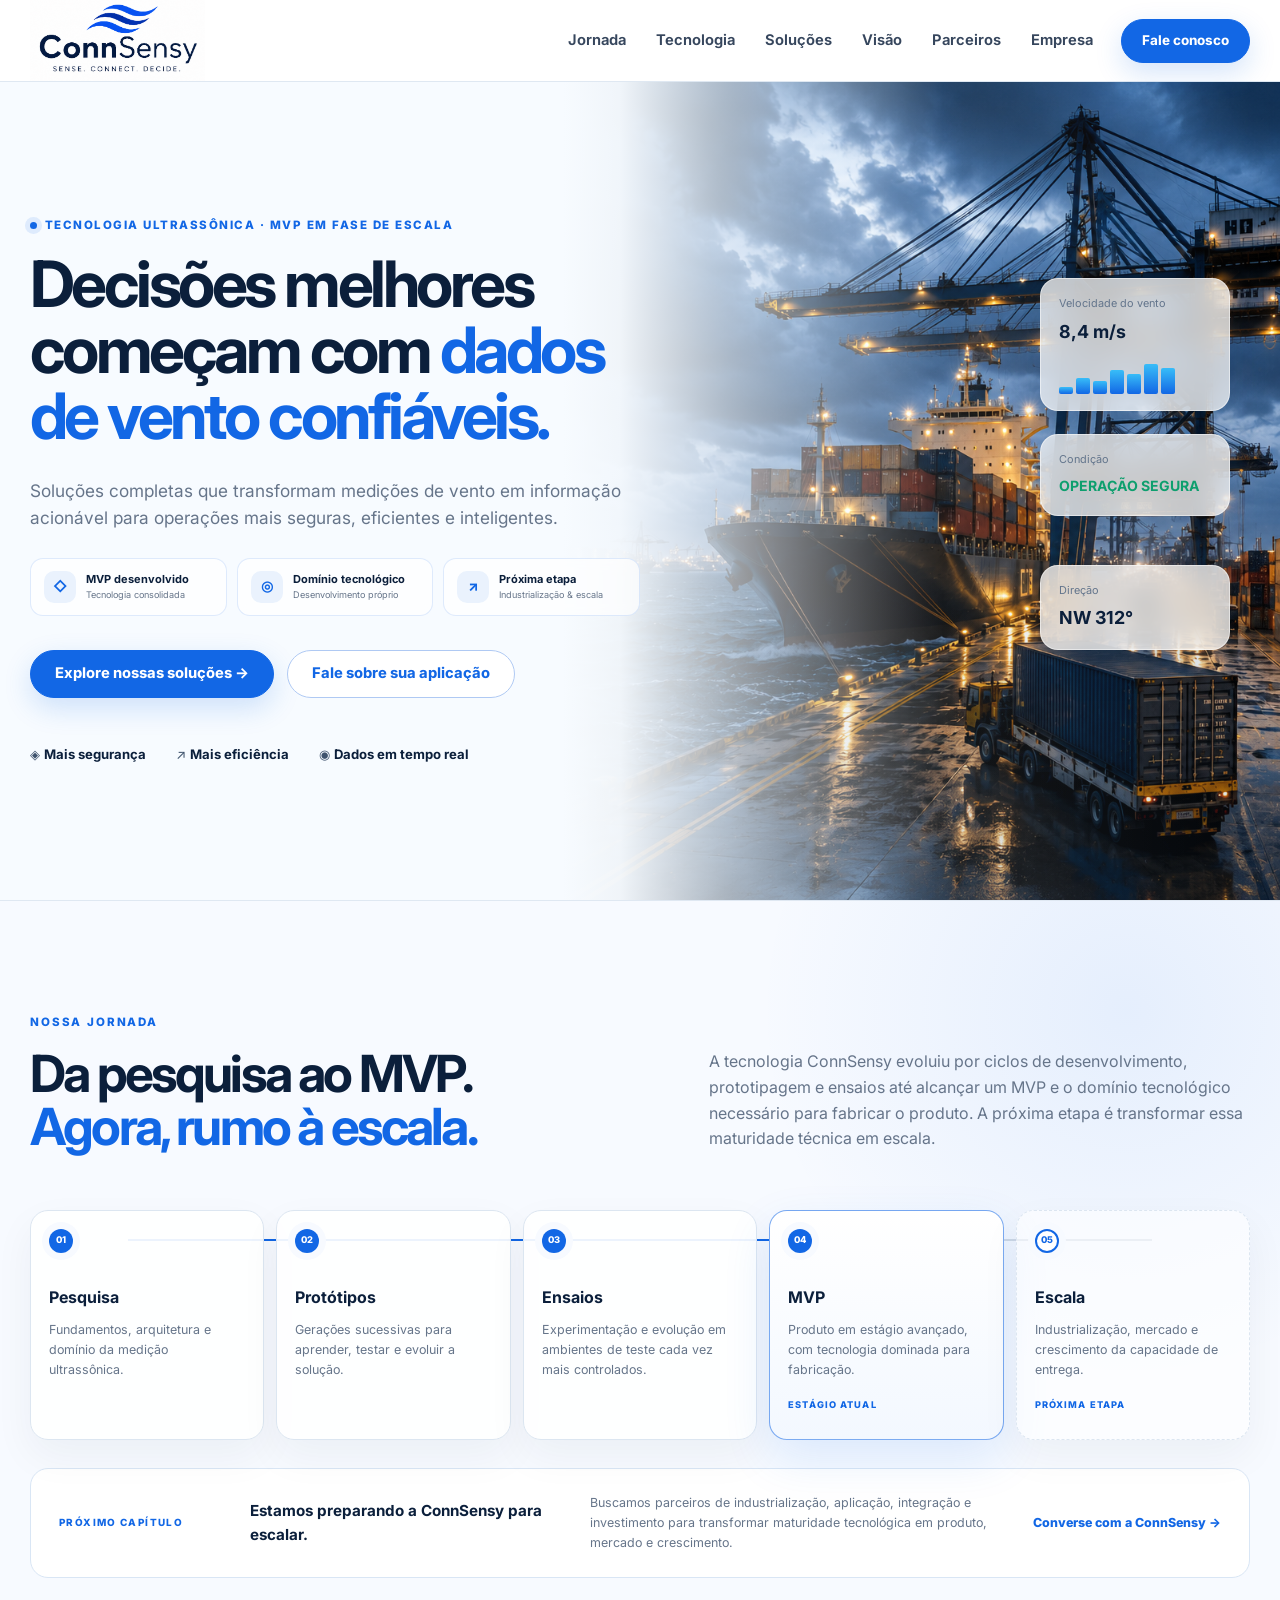
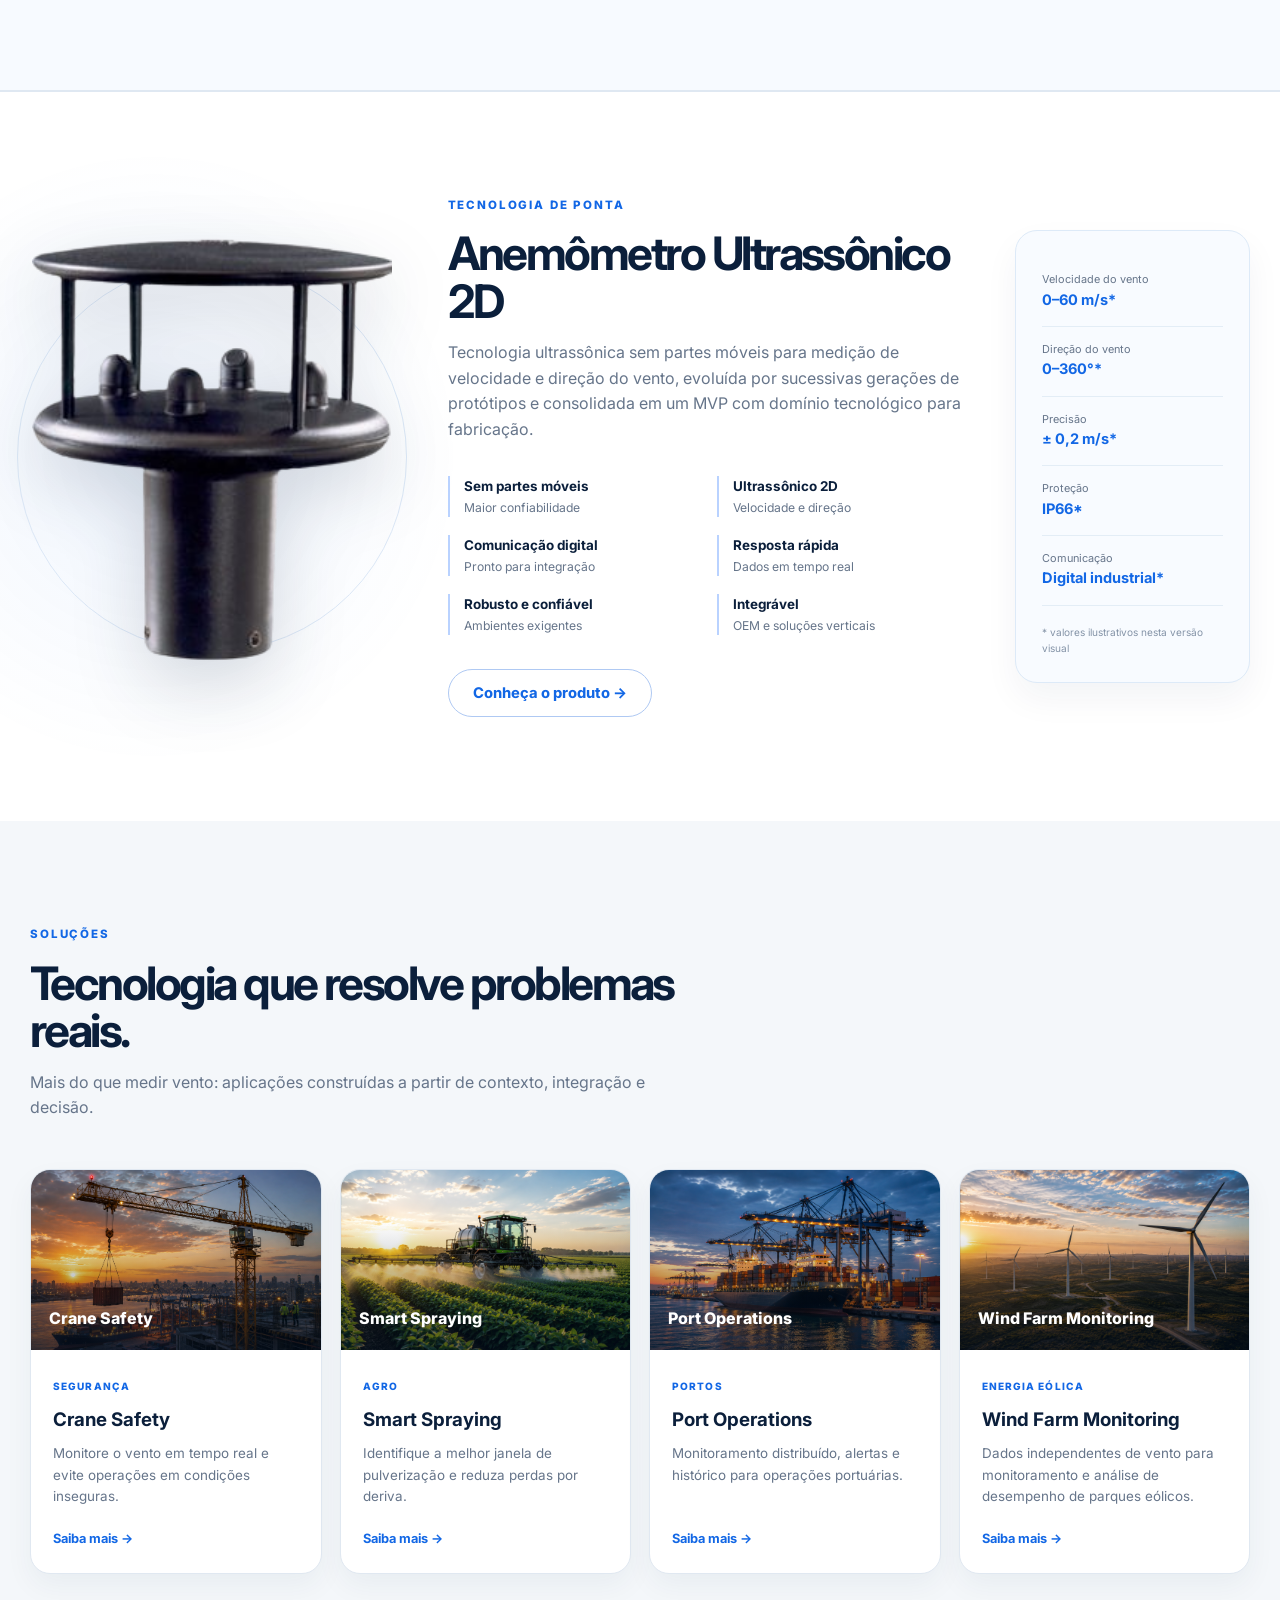
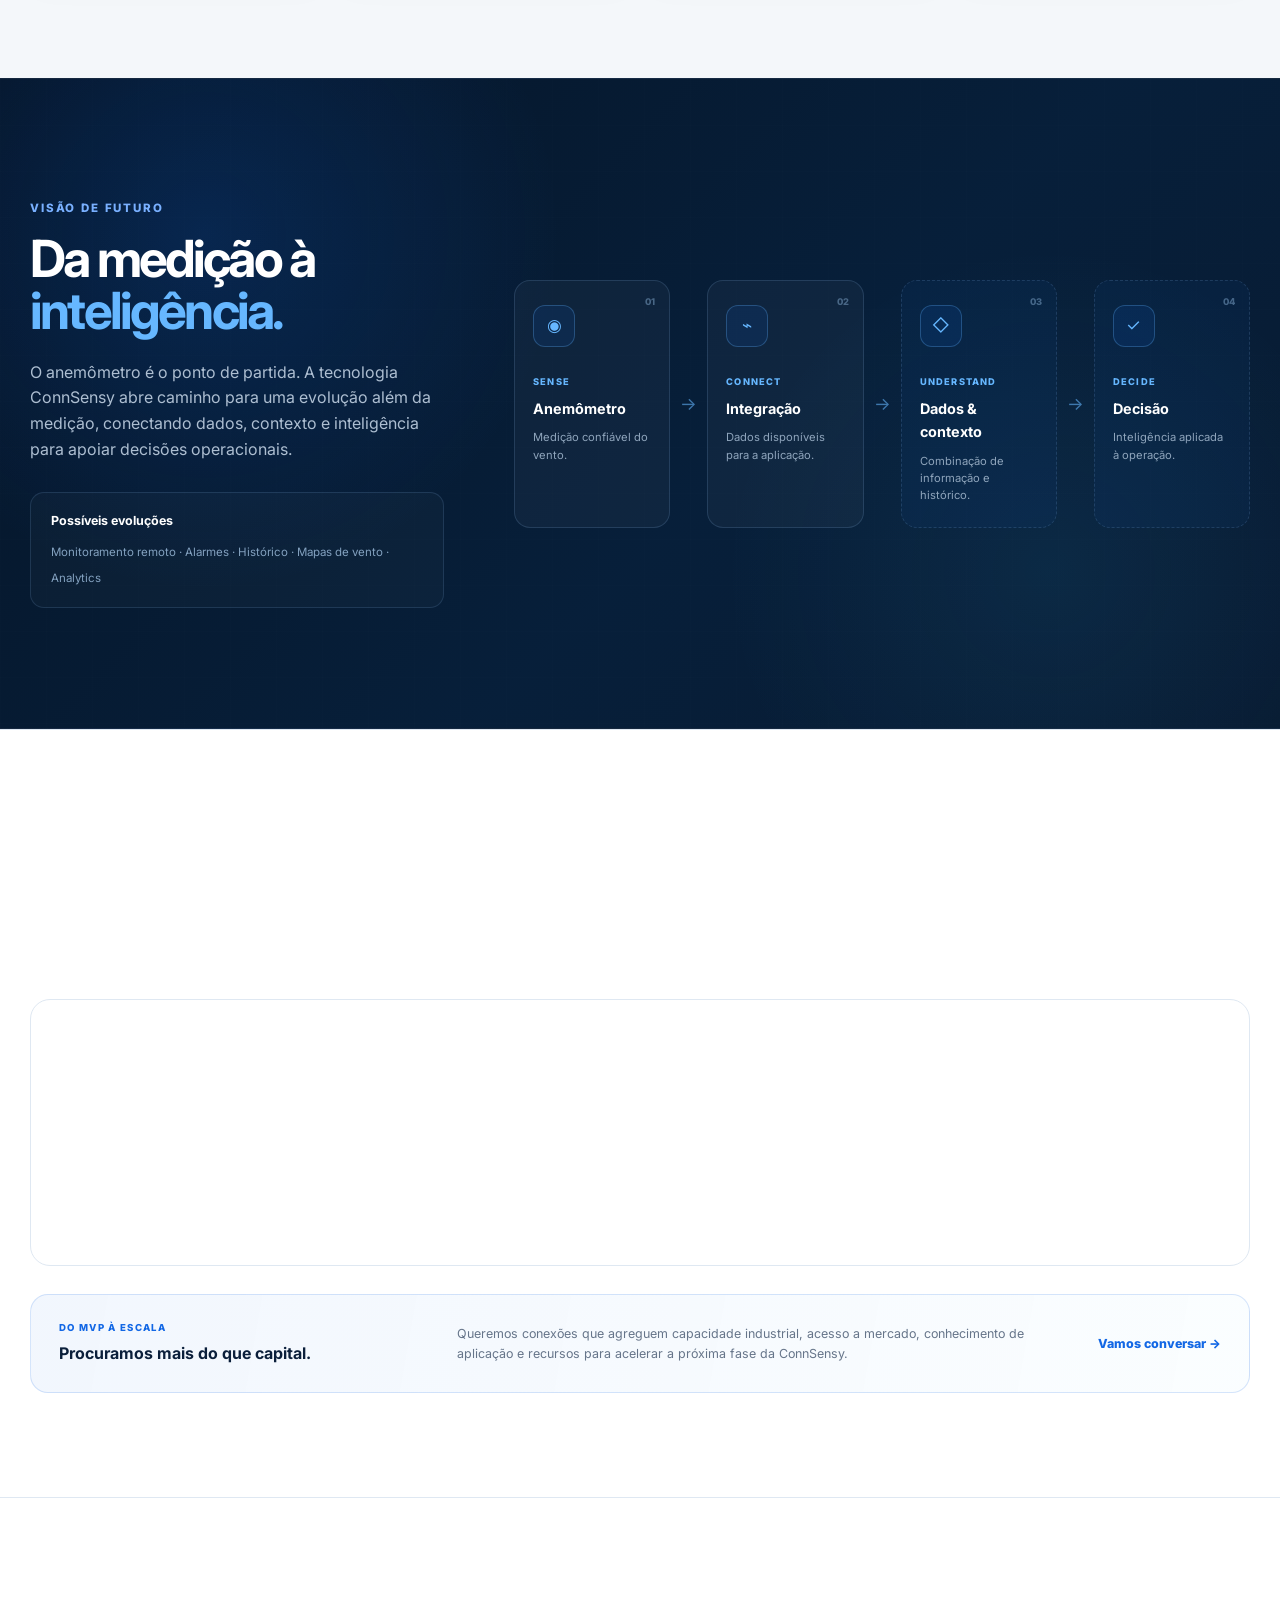
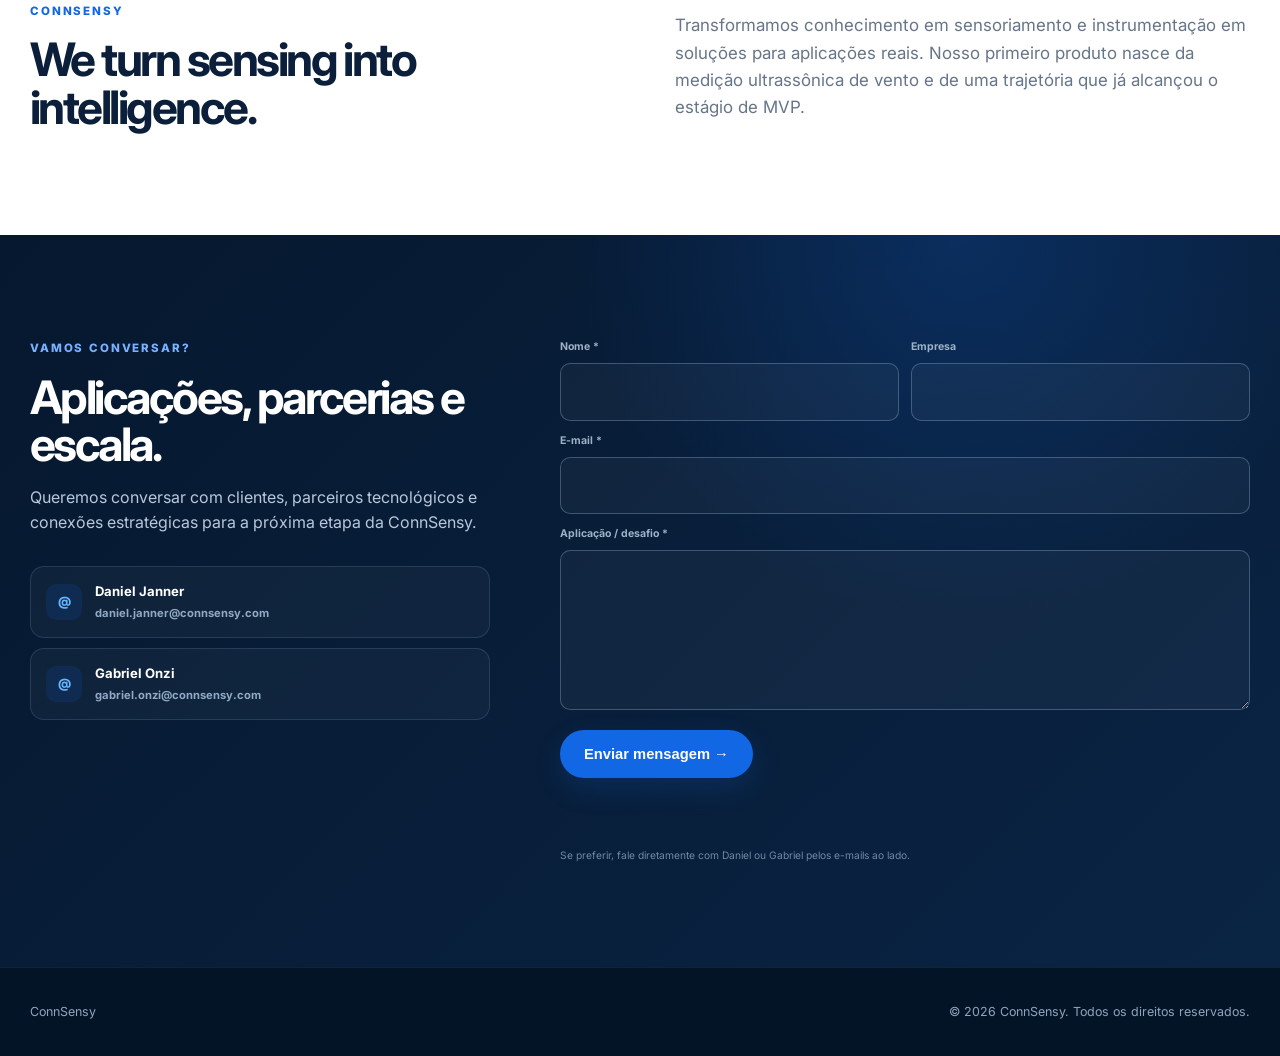
==== index.html @ 938b325a "Add files via upload" ====
<!DOCTYPE html>
<html lang="pt-BR">
<head>
  <meta charset="UTF-8">
  <meta name="viewport" content="width=device-width, initial-scale=1.0">
  <meta name="description" content="ConnSensy — inteligência de vento para decisões críticas.">
  <title>ConnSensy — Wind Intelligence</title>
  <link rel="icon" type="image/png" href="imagens/faviconconnsensy.png">
  <link rel="preconnect" href="https://fonts.googleapis.com">
  <link rel="preconnect" href="https://fonts.gstatic.com" crossorigin>
  <link href="https://fonts.googleapis.com/css2?family=Inter:wght@400;500;600;700;800&display=swap" rel="stylesheet">
  <link rel="stylesheet" href="style.css">
</head>
<body>
<header class="site-header">
  <div class="container nav">
    <a class="brand" href="#home"><img src="imagens/logoconnsensy.png" alt="ConnSensy" class="header-logo"></a>
    <nav class="nav-links">
      <a href="#jornada">Jornada</a>
      <a href="#tecnologia">Tecnologia</a>
      <a href="#solucoes">Soluções</a>
      <a href="#visao">Visão</a>
      <a href="#parceiros">Parceiros</a>
      <a href="#empresa">Empresa</a>
    </nav>
    <a class="btn btn-primary btn-small" href="#contato">Fale conosco</a>
    <button class="menu-toggle" aria-label="Abrir menu" aria-expanded="false">☰</button>
  </div>
  <div class="mobile-menu">
    <a href="#jornada">Jornada</a>
    <a href="#tecnologia">Tecnologia</a>
    <a href="#solucoes">Soluções</a>
    <a href="#visao">Visão</a>
    <a href="#parceiros">Parceiros</a>
    <a href="#empresa">Empresa</a>
    <a href="#contato">Fale conosco</a>
  </div>
</header>

<main>
<section class="hero" id="home">
  <div class="hero-scene">
    <div class="hero-photo-layer"></div><div class="hero-overlay"></div>
    <div class="hero-dashboard d1 reveal"><span>Velocidade do vento</span><strong>8,4 m/s</strong><div class="sparkline"><i></i><i></i><i></i><i></i><i></i><i></i><i></i></div></div>
    <div class="hero-dashboard d2 reveal"><span>Condição</span><strong class="safe">OPERAÇÃO SEGURA</strong></div>
    <div class="hero-dashboard d3 reveal"><span>Direção</span><strong>NW 312°</strong></div>
  </div>

  <div class="container hero-grid">
    <div class="hero-copy reveal">
      <span class="eyebrow hero-stage-label">TECNOLOGIA ULTRASSÔNICA · MVP EM FASE DE ESCALA</span>
      <h1>Decisões melhores começam com <span>dados de vento confiáveis.</span></h1>
      <p>Soluções completas que transformam medições de vento em informação acionável para operações mais seguras, eficientes e inteligentes.</p>

      <div class="hero-mvp-status">
        <div class="mvp-item">
          <span class="mvp-icon">◇</span>
          <div><strong>MVP desenvolvido</strong><small>Tecnologia consolidada</small></div>
        </div>
        <div class="mvp-item">
          <span class="mvp-icon">◎</span>
          <div><strong>Domínio tecnológico</strong><small>Desenvolvimento próprio</small></div>
        </div>
        <div class="mvp-item">
          <span class="mvp-icon">↗</span>
          <div><strong>Próxima etapa</strong><small>Industrialização &amp; escala</small></div>
        </div>
      </div>

      <div class="hero-actions">
        <a class="btn btn-primary" href="#solucoes">Explore nossas soluções →</a>
        <a class="btn btn-secondary" href="#contato">Fale sobre sua aplicação</a>
      </div>
      <div class="hero-benefits">
        <span>◈ <strong>Mais segurança</strong></span>
        <span>↗ <strong>Mais eficiência</strong></span>
        <span>◉ <strong>Dados em tempo real</strong></span>
      </div>
    </div>
  </div>
</section>

<section class="journey" id="jornada">
  <div class="container">
    <div class="journey-head reveal">
      <div>
        <span class="eyebrow">NOSSA JORNADA</span>
        <h2>Da pesquisa ao MVP.<br><span>Agora, rumo à escala.</span></h2>
      </div>
      <p>
        A tecnologia ConnSensy evoluiu por ciclos de desenvolvimento, prototipagem
        e ensaios até alcançar um MVP e o domínio tecnológico necessário para
        fabricar o produto. A próxima etapa é transformar essa maturidade técnica
        em escala.
      </p>
    </div>

    <div class="journey-track reveal">
      <article class="journey-step done">
        <span>01</span><strong>Pesquisa</strong>
        <p>Fundamentos, arquitetura e domínio da medição ultrassônica.</p>
      </article>
      <article class="journey-step done">
        <span>02</span><strong>Protótipos</strong>
        <p>Gerações sucessivas para aprender, testar e evoluir a solução.</p>
      </article>
      <article class="journey-step done">
        <span>03</span><strong>Ensaios</strong>
        <p>Experimentação e evolução em ambientes de teste cada vez mais controlados.</p>
      </article>
      <article class="journey-step current">
        <span>04</span><strong>MVP</strong>
        <p>Produto em estágio avançado, com tecnologia dominada para fabricação.</p>
        <small>ESTÁGIO ATUAL</small>
      </article>
      <article class="journey-step next">
        <span>05</span><strong>Escala</strong>
        <p>Industrialização, mercado e crescimento da capacidade de entrega.</p>
        <small>PRÓXIMA ETAPA</small>
      </article>
    </div>

    <div class="scale-callout reveal">
      <span>PRÓXIMO CAPÍTULO</span>
      <strong>Estamos preparando a ConnSensy para escalar.</strong>
      <p>Buscamos parceiros de industrialização, aplicação, integração e investimento para transformar maturidade tecnológica em produto, mercado e crescimento.</p>
      <a href="#contato">Converse com a ConnSensy →</a>
    </div>
  </div>
</section>

<section class="technology" id="tecnologia">
  <div class="container tech-grid">
    <div class="tech-visual reveal">
      <div class="tech-orbit"></div>
      <img class="tech-product-image" src="imagens/anemometro.png" alt="Anemômetro Ultrassônico ConnSensy" onerror="this.style.display='none';document.querySelector('.product-placeholder').style.display='grid';">
      <div class="product-placeholder"><div class="placeholder-device"><div class="ph-top"></div><div class="ph-rods"><i></i><i></i><i></i><i></i></div><div class="ph-body">ConnSensy</div></div><small>adicione imagens/anemometro.png</small></div>
    </div>

    <div class="tech-copy reveal">
      <span class="eyebrow">TECNOLOGIA DE PONTA</span>
      <h2>Anemômetro Ultrassônico 2D</h2>
      <p>Tecnologia ultrassônica sem partes móveis para medição de velocidade e direção do vento, evoluída por sucessivas gerações de protótipos e consolidada em um MVP com domínio tecnológico para fabricação.</p>
      <div class="feature-grid">
        <div><strong>Sem partes móveis</strong><span>Maior confiabilidade</span></div>
        <div><strong>Ultrassônico 2D</strong><span>Velocidade e direção</span></div>
        <div><strong>Comunicação digital</strong><span>Pronto para integração</span></div>
        <div><strong>Resposta rápida</strong><span>Dados em tempo real</span></div>
        <div><strong>Robusto e confiável</strong><span>Ambientes exigentes</span></div>
        <div><strong>Integrável</strong><span>OEM e soluções verticais</span></div>
      </div>
      <a class="btn btn-secondary" href="#">Conheça o produto →</a>
    </div>

    <aside class="spec-card reveal">
      <div><span>Velocidade do vento</span><strong>0–60 m/s*</strong></div>
      <div><span>Direção do vento</span><strong>0–360°*</strong></div>
      <div><span>Precisão</span><strong>± 0,2 m/s*</strong></div>
      <div><span>Proteção</span><strong>IP66*</strong></div>
      <div><span>Comunicação</span><strong>Digital industrial*</strong></div>
      <small>* valores ilustrativos nesta versão visual</small>
    </aside>
  </div>
</section>

<section class="solutions" id="solucoes">
  <div class="container">
    <div class="section-heading reveal"><span class="eyebrow">SOLUÇÕES</span><h2>Tecnologia que resolve problemas reais.</h2><p>Mais do que medir vento: aplicações construídas a partir de contexto, integração e decisão.</p></div>
    <div class="solution-grid">
      <article class="solution-card reveal"><div class="solution-visual crane"><span>Crane Safety</span></div><div class="solution-content"><span class="solution-tag">SEGURANÇA</span><h3>Crane Safety</h3><p>Monitore o vento em tempo real e evite operações em condições inseguras.</p><a href="#">Saiba mais →</a></div></article>
      <article class="solution-card reveal"><div class="solution-visual spray"><span>Smart Spraying</span></div><div class="solution-content"><span class="solution-tag">AGRO</span><h3>Smart Spraying</h3><p>Identifique a melhor janela de pulverização e reduza perdas por deriva.</p><a href="#">Saiba mais →</a></div></article>
      <article class="solution-card reveal"><div class="solution-visual port"><span>Port Operations</span></div><div class="solution-content"><span class="solution-tag">PORTOS</span><h3>Port Operations</h3><p>Monitoramento distribuído, alertas e histórico para operações portuárias.</p><a href="#">Saiba mais →</a></div></article>
      <article class="solution-card reveal"><div class="solution-visual windfarm"><span>Wind Farm Monitoring</span></div><div class="solution-content"><span class="solution-tag">ENERGIA EÓLICA</span><h3>Wind Farm Monitoring</h3><p>Dados independentes de vento para monitoramento e análise de desempenho de parques eólicos.</p><a href="#">Saiba mais →</a></div></article>
    </div>
  </div>
</section>

<section class="future-vision" id="visao">
  <div class="container future-grid">
    <div class="future-copy reveal">
      <span class="eyebrow light">VISÃO DE FUTURO</span>
      <h2>Da medição à<br><span>inteligência.</span></h2>
      <p>
        O anemômetro é o ponto de partida. A tecnologia ConnSensy abre caminho para
        uma evolução além da medição, conectando dados, contexto e inteligência
        para apoiar decisões operacionais.
      </p>

      <div class="future-note">
        <strong>Possíveis evoluções</strong>
        <span>Monitoramento remoto · Alarmes · Histórico · Mapas de vento · Analytics</span>
      </div>
    </div>

    <div class="future-flow reveal" aria-label="Visão de evolução da ConnSensy">
      <article class="future-stage">
        <span class="future-number">01</span>
        <div class="future-icon">◉</div>
        <small>SENSE</small>
        <strong>Anemômetro</strong>
        <p>Medição confiável do vento.</p>
      </article>

      <div class="future-arrow">→</div>

      <article class="future-stage">
        <span class="future-number">02</span>
        <div class="future-icon">⌁</div>
        <small>CONNECT</small>
        <strong>Integração</strong>
        <p>Dados disponíveis para a aplicação.</p>
      </article>

      <div class="future-arrow">→</div>

      <article class="future-stage future-stage-vision">
        <span class="future-number">03</span>
        <div class="future-icon">◇</div>
        <small>UNDERSTAND</small>
        <strong>Dados & contexto</strong>
        <p>Combinação de informação e histórico.</p>
      </article>

      <div class="future-arrow">→</div>

      <article class="future-stage future-stage-vision">
        <span class="future-number">04</span>
        <div class="future-icon">✓</div>
        <small>DECIDE</small>
        <strong>Decisão</strong>
        <p>Inteligência aplicada à operação.</p>
      </article>
    </div>
  </div>
</section>

<section class="business partners-stage" id="parceiros">
  <div class="container">
    <div class="section-head reveal">
      <div>
        <span class="eyebrow">CRESCER JUNTOS</span>
        <h2>Tecnologia pronta para<br><span>encontrar escala e mercado.</span></h2>
      </div>
      <p>
        Com o MVP em estágio avançado e o domínio tecnológico consolidado,
        buscamos construir o ecossistema necessário para a próxima etapa:
        industrialização, validação em aplicações reais, integração e escala.
      </p>
    </div>

    <div class="business-grid partner-grid">
      <article class="business-card partner-card reveal">
        <span>01</span>
        <h3>Industrialize</h3>
        <p>Transformar o MVP em um produto preparado para fabricação em escala.</p>
        <small>Indústria / Supply Chain</small>
      </article>

      <article class="business-card partner-card reveal">
        <span>02</span>
        <h3>Validate</h3>
        <p>Levar a tecnologia para aplicações reais e construir casos de uso relevantes.</p>
        <small>Early adopters / Pilotos</small>
      </article>

      <article class="business-card partner-card reveal">
        <span>03</span>
        <h3>Integrate</h3>
        <p>Incorporar nossa tecnologia a produtos, plataformas e soluções existentes.</p>
        <small>OEM / Integradores</small>
      </article>

      <article class="business-card partner-card reveal">
        <span>04</span>
        <h3>Scale</h3>
        <p>Acelerar industrialização, acesso ao mercado e crescimento.</p>
        <small>Investimento / Parcerias estratégicas</small>
      </article>
    </div>

    <div class="partner-bridge reveal">
      <div>
        <span>DO MVP À ESCALA</span>
        <strong>Procuramos mais do que capital.</strong>
      </div>
      <p>
        Queremos conexões que agreguem capacidade industrial, acesso a mercado,
        conhecimento de aplicação e recursos para acelerar a próxima fase da ConnSensy.
      </p>
      <a href="#contato">Vamos conversar →</a>
    </div>
  </div>
</section>

<section class="company" id="empresa">
  <div class="container company-grid">
    <div class="reveal"><span class="eyebrow">CONNSENSY</span><h2>We turn sensing into intelligence.</h2></div>
    <p class="reveal">Transformamos conhecimento em sensoriamento e instrumentação em soluções para aplicações reais. Nosso primeiro produto nasce da medição ultrassônica de vento e de uma trajetória que já alcançou o estágio de MVP.</p>
  </div>
</section>


<section class="contact" id="contato">
  <div class="container contact-grid">
    <div class="contact-copy reveal">
      <span class="eyebrow light">VAMOS CONVERSAR?</span>
      <h2>Aplicações, parcerias e escala.</h2>
      <p>
        Queremos conversar com clientes, parceiros tecnológicos e conexões
        estratégicas para a próxima etapa da ConnSensy.
      </p>

      <div class="contact-people">
        <a class="contact-person" href="mailto:daniel.janner@connsensy.com">
          <span class="contact-person-icon">@</span>
          <span>
            <strong>Daniel Janner</strong>
            <small>daniel.janner@connsensy.com</small>
          </span>
        </a>

        <a class="contact-person" href="mailto:gabriel.onzi@connsensy.com">
          <span class="contact-person-icon">@</span>
          <span>
            <strong>Gabriel Onzi</strong>
            <small>gabriel.onzi@connsensy.com</small>
          </span>
        </a>
      </div>
    </div>

    <form class="contact-form reveal" id="contact-form" novalidate>
      <div class="form-row">
        <label>
          <span>Nome *</span>
          <input type="text" name="nome" autocomplete="name" required>
        </label>
        <label>
          <span>Empresa</span>
          <input type="text" name="empresa" autocomplete="organization">
        </label>
      </div>

      <label>
        <span>E-mail *</span>
        <input type="email" name="email" autocomplete="email" required>
      </label>

      <label>
        <span>Aplicação / desafio *</span>
        <textarea name="mensagem" rows="5" required></textarea>
      </label>

      <!-- Honeypot anti-spam: visitantes normais não veem/preenchem este campo -->
      <div class="hp-field" aria-hidden="true">
        <label>Website
          <input type="text" name="website" tabindex="-1" autocomplete="off">
        </label>
      </div>

      <input type="hidden" name="origem" value="Site ConnSensy">

      <button type="submit" class="btn btn-primary contact-submit">
        <span class="submit-label">Enviar mensagem →</span>
        <span class="submit-loading">Enviando...</span>
      </button>

      <div class="form-status" id="form-status" role="status" aria-live="polite"></div>

      <p class="form-fallback">
        Se preferir, fale diretamente com Daniel ou Gabriel pelos e-mails ao lado.
      </p>
    </form>
  </div>
</section>




















</main>

<footer><div class="container footer-row"><span>ConnSensy</span><span>© 2026 ConnSensy. Todos os direitos reservados.</span></div></footer>
<script src="main.js"></script>
</body>
</html>
---- style.css ----
:root {
    --navy:#0B1F3B;
    --blue:#1267E5;
    --cyan:#38BDF8;
    --text:#15243B;
    --muted:#66758A;
    --line:#DFE8F2;
    --soft:#F4F7FA;
    --white:#fff;
    --header-h:82px
}

* {
    box-sizing:border-box;
    margin:0;
    padding:0
}

html {
    scroll-behavior:smooth
}

body {
    font-family:"Inter",Arial,sans-serif;
    color:var(--text);
    background:#fff;
    line-height:1.6
}

img {
    max-width:100%
}

a {
    text-decoration:none;
    color:inherit
}

.container {
    width:min(1220px,calc(100% - 40px));
    margin:auto
}

.site-header {
    position:sticky;
    top:0;
    z-index:100;
    height:var(--header-h);
    background:rgba(255,255,255,.94);
    backdrop-filter:blur(16px);
    border-bottom:1px solid var(--line)
}

.nav {
    height:100%;
    display:flex;
    align-items:center;
    gap:28px
}

.brand {
    display:inline-flex;
    align-items:center;
    min-width:190px
}

.header-logo {
    display:block;
    width:175px;
    height:auto
}

.nav-links {
    margin-left:auto;
    display:flex;
    gap:30px;
    font-size:.92rem;
    font-weight:650
}

.nav-links a {
    color:#36465D
}

.nav-links a:hover {
    color:var(--blue)
}

.btn {
    display:inline-flex;
    align-items:center;
    justify-content:center;
    min-height:48px;
    padding:0 24px;
    border-radius:999px;
    font-weight:750;
    font-size:.92rem;
    transition:.22s;
    cursor:pointer
}

.btn-primary {
    background:var(--blue);
    color:#fff;
    border:1px solid var(--blue);
    box-shadow:0 10px 28px rgba(18,103,229,.18)
}

.btn-primary:hover {
    transform:translateY(-2px)
}

.btn-secondary {
    border:1px solid #AFC9F3;
    color:var(--blue);
    background:rgba(255,255,255,.9)
}

.btn-small {
    min-height:44px;
    padding:0 20px;
    font-size:.84rem
}

.menu-toggle {
    display:none;
    margin-left:auto;
    background:transparent;
    border:0;
    font-size:1.45rem;
    color:var(--navy)
}

.mobile-menu {
    display:none
}

section {
    scroll-margin-top:var(--header-h)
}

.eyebrow {
    display:block;
    margin-bottom:16px;
    color:var(--blue);
    letter-spacing:.16em;
    font-size:.72rem;
    font-weight:800
}

.hero {
    min-height:calc(100vh - var(--header-h));
    position:relative;
    overflow:hidden;
    background:#F7FBFF
}

.hero-grid {
    min-height:calc(100vh - var(--header-h));
    display:grid;
    grid-template-columns:1fr 1fr;
    align-items:center;
    position:relative;
    z-index:3
}

.hero-copy {
    max-width:630px;
    padding:70px 0 76px
}

.hero h1,.section-heading h2,.tech-copy h2,.company h2,.contact h2 {
    color:var(--navy);
    letter-spacing:-.055em;
    line-height:1.03
}

.hero h1 {
    font-size:clamp(2.65rem,5vw,5.2rem)
}

.hero h1 span {
    color:var(--blue)
}

.hero-copy>p {
    max-width:600px;
    margin-top:28px;
    color:var(--muted);
    font-size:1.08rem
}

.hero-actions {
    display:flex;
    flex-wrap:wrap;
    gap:13px;
    margin-top:34px
}

.hero-benefits {
    display:flex;
    gap:30px;
    flex-wrap:wrap;
    margin-top:46px;
    color:#3F536D;
    font-size:.82rem
}

.hero-benefits strong {
    color:var(--navy)
}

.hero-scene {
    position:absolute;
    z-index:1;
    top:0;
    bottom:0;
    right:0;
    width:56%;
    overflow:hidden;
    background:#91bce5
}

.hero-photo-layer {
    position:absolute;
    inset:0;
    background:linear-gradient(to top,rgba(8,31,59,.16),transparent 42%),url("imagens/hero-operacao-portuaria.png") center/cover no-repeat
}

.hero-overlay {
    position:absolute;
    inset:0;
    background:linear-gradient(90deg,#F7FBFF 0%,rgba(247,251,255,.97) 8%,rgba(247,251,255,.66) 23%,rgba(247,251,255,.08) 53%,rgba(247,251,255,0) 100%)
}

.hero-dashboard {
    position:absolute;
    z-index:4;
    width:190px;
    padding:16px 18px;
    border:1px solid rgba(255,255,255,.5);
    border-radius:18px;
    background:rgba(255,255,255,.74);
    backdrop-filter:blur(14px);
    box-shadow:0 16px 38px rgba(9,32,62,.13)
}

.hero-dashboard span {
    display:block;
    color:#63758C;
    font-size:.68rem;
    margin-bottom:5px
}

.hero-dashboard strong {
    color:var(--navy);
    font-size:1.12rem
}

.hero-dashboard .safe {
    color:#0E9F6E;
    font-size:.88rem
}

.d1 {
    top:24%;
    right:7%
}

.d2 {
    top:43%;
    right:7%
}

.d3 {
    top:59%;
    right:7%
}

.sparkline {
    display:flex;
    align-items:end;
    height:38px;
    gap:3px;
    margin-top:10px
}

.sparkline i {
    display:block;
    width:14px;
    border-radius:2px;
    background:linear-gradient(var(--cyan),var(--blue))
}

.sparkline i:nth-child(1) {
    height:20%
}

.sparkline i:nth-child(2) {
    height:42%
}

.sparkline i:nth-child(3) {
    height:34%
}

.sparkline i:nth-child(4) {
    height:65%
}

.sparkline i:nth-child(5) {
    height:53%
}

.sparkline i:nth-child(6) {
    height:81%
}

.sparkline i:nth-child(7) {
    height:70%
}

.technology,.solutions,.business,.applications,.company,.contact {
    padding:104px 0
}

.technology {
    background:radial-gradient(circle at 12% 50%,rgba(18,103,229,.07),transparent 26%),#fff;
    border-top:1px solid var(--line)
}

.tech-grid {
    display:grid;
    grid-template-columns:.85fr 1.2fr .55fr;
    gap:54px;
    align-items:center
}

.tech-visual {
    min-height:450px;
    display:grid;
    place-items:center;
    position:relative
}

.tech-orbit {
    position:absolute;
    width:390px;
    height:390px;
    border:1px solid #DCE8F7;
    border-radius:50%
}

.tech-product-image {
    position:relative;
    z-index:2;
    width:100%;
    max-width:360px;
    max-height:470px;
    object-fit:contain;
    filter:drop-shadow(0 24px 35px rgba(11,31,59,.16))
}

.product-placeholder {
    display:none;
    place-items:center;
    gap:18px;
    color:var(--muted);
    font-size:.75rem
}

.placeholder-device {
    width:220px;
    height:350px;
    position:relative
}

.ph-top {
    width:185px;
    height:30px;
    border-radius:50%;
    background:#DFE5EC;
    margin:auto
}

.ph-rods {
    position:absolute;
    top:28px;
    left:32px;
    width:155px;
    height:125px
}

.ph-rods i {
    position:absolute;
    width:6px;
    height:125px;
    background:#ADB8C5
}

.ph-rods i:nth-child(1) {
    left:0
}

.ph-rods i:nth-child(2) {
    left:49px
}

.ph-rods i:nth-child(3) {
    left:98px
}

.ph-rods i:nth-child(4) {
    right:0
}

.ph-body {
    position:absolute;
    top:148px;
    left:21px;
    width:178px;
    height:185px;
    border-radius:34px 34px 24px 24px;
    background:linear-gradient(#E9EEF3,#D6DEE6);
    box-shadow:0 22px 35px rgba(11,31,59,.16);
    display:grid;
    place-items:center;
    color:#60738C;
    font-weight:700
}

.tech-copy h2,.section-heading h2,.company h2,.contact h2 {
    font-size:clamp(2rem,3.6vw,3.55rem)
}

.tech-copy>p,.section-heading p {
    margin-top:15px;
    color:var(--muted);
    max-width:650px
}

.feature-grid {
    display:grid;
    grid-template-columns:1fr 1fr;
    gap:18px 26px;
    margin:34px 0
}

.feature-grid div {
    display:grid;
    padding-left:14px;
    border-left:2px solid #B9D2FF
}

.feature-grid strong {
    font-size:.84rem;
    color:var(--navy)
}

.feature-grid span {
    font-size:.76rem;
    color:var(--muted)
}

.spec-card {
    border:1px solid #DDEAF8;
    border-radius:22px;
    background:#F8FBFF;
    padding:26px;
    box-shadow:0 16px 34px rgba(18,48,81,.05)
}

.spec-card div {
    display:grid;
    padding:14px 0;
    border-bottom:1px solid #E3EDF6
}

.spec-card span {
    font-size:.68rem;
    color:var(--muted)
}

.spec-card strong {
    font-size:.91rem;
    color:var(--blue)
}

.spec-card small {
    display:block;
    margin-top:18px;
    color:#8493A7;
    font-size:.63rem
}

.process {
    background:#fff;
    border-top:1px solid var(--line);
    border-bottom:1px solid var(--line)
}

.section-heading {
    max-width:740px;
    margin-bottom:48px
}

.section-heading.centered {
    text-align:center;
    margin-left:auto;
    margin-right:auto
}

.process-grid {
    display:grid;
    grid-template-columns:1fr auto 1fr auto 1fr auto 1fr;
    align-items:center;
    gap:24px
}

.process-step {
    text-align:center
}

.step-icon {
    width:58px;
    height:58px;
    margin:0 auto 16px;
    border:1px solid #BAD2FF;
    border-radius:18px;
    display:grid;
    place-items:center;
    color:var(--blue);
    font-size:1.6rem;
    background:#F7FBFF
}

.process-step h3 {
    color:var(--navy);
    margin-bottom:4px
}

.process-step p {
    color:var(--muted);
    font-size:.82rem
}

.process-arrow {
    color:#9FB4CF
}

.solutions {
    background:var(--soft)
}

.solution-grid {
    display:grid;
    grid-template-columns:repeat(4,1fr);
    gap:18px
}

.solution-card {
    overflow:hidden;
    background:#fff;
    border:1px solid #E0E8F1;
    border-radius:20px;
    box-shadow:0 12px 28px rgba(20,50,85,.05);
    transition:.25s
}

.solution-card:hover {
    transform:translateY(-6px)
}

.solution-visual {
    height:180px;
    position:relative;
    display:flex;
    align-items:end;
    padding:18px;
    color:white;
    font-weight:800
}

.solution-visual::after {
    content:"";
    position:absolute;
    inset:0;
    background:linear-gradient(180deg,transparent 30%,rgba(3,18,38,.54))
}

.solution-visual span {
    position:relative;
    z-index:2
}

.crane {
    background:url("imagens/cranesafety.png") center/cover
}

.spray {
    background:url("imagens/smartspraying.png") center/cover
}

.port {
    background:url("imagens/portoperations.png") center/cover
}

.windfarm {
    background:url("imagens/windfarmmonitoring.png") center/cover
}

.solution-content {
    padding:22px
}

.solution-tag {
    color:var(--blue);
    font-size:.63rem;
    font-weight:800;
    letter-spacing:.11em
}

.solution-content h3 {
    margin:8px 0;
    color:var(--navy)
}

.solution-content p {
    min-height:72px;
    color:var(--muted);
    font-size:.84rem
}

.solution-content a {
    display:inline-block;
    margin-top:14px;
    color:var(--blue);
    font-weight:700;
    font-size:.8rem
}

.business {
    background:#fff;
    border-top:1px solid var(--line)
}

.business-grid {
    display:grid;
    grid-template-columns:repeat(4,1fr);
    border:1px solid var(--line);
    border-radius:20px;
    overflow:hidden
}

.business-card {
    padding:30px;
    min-height:225px;
    border-right:1px solid var(--line)
}

.business-card:last-child {
    border-right:0
}

.business-card>span {
    color:#9CB8DF;
    font-size:.72rem;
    font-weight:800
}

.business-card h3 {
    margin:34px 0 8px;
    color:var(--navy)
}

.business-card p {
    color:var(--muted);
    font-size:.84rem
}

.business-card small {
    display:inline-block;
    margin-top:20px;
    color:var(--blue);
    font-weight:700
}

.applications {
    background:var(--soft)
}

.application-row {
    display:flex;
    gap:12px;
    flex-wrap:wrap;
    justify-content:center
}

.application-row span {
    padding:14px 18px;
    border:1px solid #DCE6F0;
    border-radius:999px;
    background:#fff;
    color:#3D4B5F;
    font-size:.84rem
}

.company {
    border-top:1px solid var(--line)
}

.company-grid {
    display:grid;
    grid-template-columns:1fr 1fr;
    gap:70px;
    align-items:center
}

.company p {
    color:var(--muted);
    font-size:1.06rem
}

.contact {
    color:white;
    background:radial-gradient(circle at 75% 0%,rgba(18,103,229,.22),transparent 32%),linear-gradient(135deg,#06182F,#0A2444)
}

.contact-grid {
    display:grid;
    grid-template-columns:.8fr 1.2fr;
    gap:70px
}

.contact h2 {
    color:#fff
}

.contact-copy p {
    margin:16px 0 28px;
    color:#B8C8DA
}

.contact-copy a {
    color:#fff;
    font-weight:700
}

.eyebrow.light {
    color:#79B0FF
}

.contact-form {
    display:grid;
    gap:12px
}

.form-row {
    display:grid;
    grid-template-columns:1fr 1fr;
    gap:12px
}

.contact-form input,.contact-form textarea {
    width:100%;
    border:1px solid rgba(162,190,221,.32);
    background:rgba(255,255,255,.04);
    color:#fff;
    border-radius:10px;
    padding:15px 16px;
    font:inherit
}

.contact-form button {
    justify-self:start;
    border:0
}

footer {
    background:#041427;
    color:#8FA4BC;
    border-top:1px solid rgba(255,255,255,.06)
}

.footer-row {
    min-height:88px;
    display:flex;
    align-items:center;
    justify-content:space-between;
    font-size:.78rem
}

.reveal {
    opacity:0;
    transform:translateY(24px);
    transition:opacity .65s,transform .65s
}

.reveal.visible {
    opacity:1;
    transform:none
}

@media(max-width:1050px) {
    .nav-links,.nav>.btn {
        display:none
    }

    .menu-toggle {
        display:block
    }

    .mobile-menu.open {
        display:grid;
        position:absolute;
        top:var(--header-h);
        left:0;
        right:0;
        padding:20px;
        background:#fff;
        border-bottom:1px solid var(--line);
        gap:14px
    }

    .hero-scene {
        width:48%;
        opacity:.8
    }

    .hero-grid,.tech-grid,.company-grid,.contact-grid {
        grid-template-columns:1fr
    }

    .solution-grid,.business-grid {
        grid-template-columns:repeat(2,1fr)
    }

    .process-grid {
        grid-template-columns:1fr 1fr
    }

    .process-arrow {
        display:none
    }

}

@media(max-width:720px) {
    :root {
        --header-h:72px
    }

    .container {
        width:min(100% - 28px,1220px)
    }

    .header-logo {
        width:150px
    }

    .hero {
        min-height:auto
    }

    .hero-scene {
        position:relative;
        width:100%;
        height:370px;
        opacity:1
    }

    .hero-grid {
        min-height:0;
        display:block
    }

    .hero-copy {
        padding:50px 0 44px
    }

    .hero h1 {
        font-size:2.7rem
    }

    .d1 {
        top:12%;
        right:5%
    }

    .d2 {
        top:43%;
        right:5%
    }

    .d3 {
        top:68%;
        right:5%
    }

    .technology,.solutions,.business,.applications,.company,.contact {
        padding:72px 0
    }

    .process-grid,.solution-grid,.business-grid,.feature-grid,.form-row {
        grid-template-columns:1fr
    }

    .tech-orbit {
        width:320px;
        height:320px
    }

    .tech-product-image {
        max-width:300px
    }

    .footer-row {
        min-height:110px;
        flex-direction:column;
        justify-content:center
    }

}

/* =========================================================
   CONNSENSY MONITOR
   ========================================================= */

.monitor {
    position: relative;
    overflow: hidden;
    padding: 112px 0;
    color: #ffffff;
    background:
        radial-gradient(circle at 18% 34%, rgba(18, 103, 229, 0.18), transparent 34%),
        radial-gradient(circle at 88% 78%, rgba(56, 189, 248, 0.08), transparent 28%),
        linear-gradient(135deg, #051528 0%, #071f3a 58%, #081b32 100%);
    border-top: 1px solid rgba(255, 255, 255, 0.06);
    border-bottom: 1px solid rgba(255, 255, 255, 0.06);
}

.monitor::before {
    content: "";
    position: absolute;
    inset: 0;
    pointer-events: none;
    opacity: 0.34;
    background-image:
        linear-gradient(rgba(255, 255, 255, 0.025) 1px, transparent 1px),
        linear-gradient(90deg, rgba(255, 255, 255, 0.025) 1px, transparent 1px);
    background-size: 46px 46px;
}

.monitor-grid {
    position: relative;
    z-index: 2;
    display: grid;
    grid-template-columns: minmax(0, 1.35fr) minmax(330px, 0.65fr);
    gap: 72px;
    align-items: center;
}

.monitor-visual {
    position: relative;
}

.monitor-visual::before {
    content: "";
    position: absolute;
    inset: 12% 4% -8%;
    z-index: -1;
    background: rgba(18, 103, 229, 0.20);
    filter: blur(55px);
    border-radius: 50%;
}

.monitor-screen {
    padding: 8px;
    border: 1px solid rgba(132, 178, 226, 0.24);
    border-radius: 20px;
    background: rgba(255, 255, 255, 0.035);
    box-shadow:
        0 34px 80px rgba(0, 0, 0, 0.36),
        0 0 0 1px rgba(255, 255, 255, 0.02) inset;
}

.monitor-screen img {
    display: block;
    width: 100%;
    height: auto;
    border-radius: 13px;
}

.monitor-copy h2 {
    max-width: 520px;
    color: #ffffff;
    font-size: clamp(2.2rem, 3.8vw, 4rem);
    line-height: 1.03;
    letter-spacing: -0.055em;
}

.monitor-copy > p {
    max-width: 560px;
    margin: 24px 0 30px;
    color: #aebfd2;
    font-size: 1rem;
}

.monitor-features {
    display: grid;
    grid-template-columns: 1fr 1fr;
    gap: 12px;
    margin-bottom: 34px;
}

.monitor-features span {
    display: flex;
    align-items: center;
    min-height: 54px;
    gap: 11px;
    padding: 12px 13px;
    color: #d9e5f3;
    font-size: 0.78rem;
    border: 1px solid rgba(132, 178, 226, 0.14);
    border-radius: 12px;
    background: rgba(255, 255, 255, 0.025);
}

.monitor-features b {
    display: grid;
    flex: 0 0 28px;
    width: 28px;
    height: 28px;
    place-items: center;
    border-radius: 8px;
    color: #6eb5ff;
    background: rgba(18, 103, 229, 0.13);
    font-size: 0.63rem;
}

@media (max-width: 1050px) {
    .monitor-grid {
        grid-template-columns: 1fr;
        gap: 48px;
    }

    .monitor-copy {
        max-width: 760px;
    }

    .monitor-copy h2 {
        max-width: 680px;
    }
}

@media (max-width: 720px) {
    .monitor {
        padding: 72px 0;
    }

    .monitor-grid {
        gap: 34px;
    }

    .monitor-features {
        grid-template-columns: 1fr;
    }

    .monitor-screen {
        padding: 5px;
        border-radius: 14px;
    }

    .monitor-screen img {
        border-radius: 10px;
    }
}

/* =========================================================
   V5 — JORNADA TECNOLÓGICA / MVP → SCALE
   ========================================================= */

.journey {
    position: relative;
    overflow: hidden;
    padding: 112px 0;
    background:
        radial-gradient(circle at 88% 14%, rgba(18,103,229,.08), transparent 28%),
        #f7faff;
    border-top: 1px solid var(--line);
    border-bottom: 1px solid var(--line);
}

.journey-head {
    display: grid;
    grid-template-columns: 1.05fr .95fr;
    gap: 80px;
    align-items: end;
    margin-bottom: 58px;
}

.journey-head h2 {
    color: var(--navy);
    font-size: clamp(2.2rem,4vw,4.2rem);
    line-height: 1.02;
    letter-spacing: -.055em;
}

.journey-head h2 span {
    color: var(--blue);
}

.journey-head > p {
    max-width: 560px;
    color: var(--muted);
    font-size: 1rem;
}

.journey-track {
    position: relative;
    display: grid;
    grid-template-columns: repeat(5,1fr);
    gap: 12px;
}

.journey-track::before {
    content: "";
    position: absolute;
    left: 8%;
    right: 8%;
    top: 29px;
    height: 2px;
    background: linear-gradient(90deg,var(--blue) 0 72%,#cfd9e6 72% 100%);
}

.journey-step {
    position: relative;
    z-index: 2;
    min-height: 230px;
    padding: 18px 18px 20px;
    border: 1px solid #dce6f1;
    border-radius: 18px;
    background: rgba(255,255,255,.92);
    box-shadow: 0 16px 40px rgba(11,31,59,.05);
}

.journey-step > span {
    display: grid;
    width: 24px;
    height: 24px;
    margin-bottom: 32px;
    place-items: center;
    border-radius: 50%;
    color: #fff;
    background: var(--blue);
    font-size: .58rem;
    font-weight: 800;
    box-shadow: 0 0 0 7px #f7faff;
}

.journey-step strong {
    display: block;
    margin-bottom: 10px;
    color: var(--navy);
    font-size: 1rem;
}

.journey-step p {
    color: var(--muted);
    font-size: .78rem;
}

.journey-step small {
    display: inline-block;
    margin-top: 18px;
    color: var(--blue);
    font-size: .58rem;
    font-weight: 800;
    letter-spacing: .12em;
}

.journey-step.current {
    border-color: rgba(18,103,229,.55);
    background: linear-gradient(180deg,#fff,#f3f8ff);
    box-shadow: 0 18px 48px rgba(18,103,229,.12);
}

.journey-step.next {
    border-style: dashed;
    background: rgba(255,255,255,.58);
}

.journey-step.next > span {
    color: var(--blue);
    background: #fff;
    border: 2px solid var(--blue);
}

.scale-callout {
    display: grid;
    grid-template-columns: .55fr 1.05fr 1.4fr auto;
    gap: 28px;
    align-items: center;
    margin-top: 28px;
    padding: 24px 28px;
    border: 1px solid #d9e6f5;
    border-radius: 18px;
    background: #fff;
}

.scale-callout > span {
    color: var(--blue);
    font-size: .62rem;
    font-weight: 800;
    letter-spacing: .14em;
}

.scale-callout strong {
    color: var(--navy);
    font-size: .95rem;
}

.scale-callout p {
    color: var(--muted);
    font-size: .78rem;
}

.scale-callout a {
    white-space: nowrap;
    color: var(--blue);
    font-size: .78rem;
    font-weight: 800;
}

.monitor-roadmap .monitor-copy h3 {
    margin: 12px 0 0;
    color: #8fc2ff;
    font-size: 1.05rem;
    font-weight: 600;
}

.roadmap-note {
    margin-top: 22px !important;
    padding-top: 16px;
    border-top: 1px solid rgba(132,178,226,.16);
    color: #7890aa !important;
    font-size: .72rem !important;
}

@media (max-width:1050px) {
    .journey-head {
        grid-template-columns: 1fr;
        gap: 24px;
    }

    .journey-track {
        grid-template-columns: repeat(2,1fr);
    }

    .journey-track::before {
        display: none;
    }

    .scale-callout {
        grid-template-columns: 1fr 1fr;
    }
}

@media (max-width:720px) {
    .journey {
        padding: 72px 0;
    }

    .journey-track,
    .scale-callout {
        grid-template-columns: 1fr;
    }

    .journey-step {
        min-height: 0;
    }

    .scale-callout {
        gap: 14px;
    }
}

/* =========================================================
   V6 — PARCEIROS: MVP → ESCALA
   ========================================================= */

.partners-stage {
    position: relative;
    overflow: hidden;
}

.partners-stage .section-head {
    display: grid;
    grid-template-columns: 1.05fr .95fr;
    gap: 72px;
    align-items: end;
    margin-bottom: 54px;
}

.partners-stage .section-head h2 {
    max-width: 760px;
}

.partners-stage .section-head h2 span {
    color: var(--blue);
}

.partners-stage .section-head > p {
    max-width: 570px;
    color: var(--muted);
}

.partner-card {
    position: relative;
    transition: transform .25s ease, box-shadow .25s ease, border-color .25s ease;
}

.partner-card:hover {
    transform: translateY(-5px);
    border-color: rgba(18,103,229,.28);
    box-shadow: 0 18px 42px rgba(11,31,59,.07);
}

.partner-card > span {
    color: #9bb9e8;
}

.partner-card small {
    color: var(--blue);
}

.partner-bridge {
    display: grid;
    grid-template-columns: .9fr 1.5fr auto;
    gap: 34px;
    align-items: center;
    margin-top: 28px;
    padding: 25px 28px;
    border: 1px solid rgba(18,103,229,.16);
    border-radius: 18px;
    background:
        linear-gradient(100deg, rgba(18,103,229,.055), rgba(56,189,248,.025)),
        #fff;
}

.partner-bridge > div span {
    display: block;
    margin-bottom: 6px;
    color: var(--blue);
    font-size: .6rem;
    font-weight: 800;
    letter-spacing: .14em;
}

.partner-bridge > div strong {
    color: var(--navy);
    font-size: 1rem;
}

.partner-bridge > p {
    color: var(--muted);
    font-size: .78rem;
}

.partner-bridge > a {
    white-space: nowrap;
    color: var(--blue);
    font-size: .78rem;
    font-weight: 800;
}

@media (max-width:1050px) {
    .partners-stage .section-head {
        grid-template-columns: 1fr;
        gap: 22px;
    }

    .partner-bridge {
        grid-template-columns: 1fr 1fr;
    }

    .partner-bridge > a {
        grid-column: 1 / -1;
    }
}

@media (max-width:720px) {
    .partner-bridge {
        grid-template-columns: 1fr;
        gap: 14px;
    }

    .partner-bridge > a {
        grid-column: auto;
    }
}

/* =========================================================
   V7 — VISÃO DE FUTURO
   Conceitual: sem dashboard ou produto SaaS prometido
   ========================================================= */

.future-vision {
    position: relative;
    overflow: hidden;
    padding: 112px 0;
    color: #fff;
    background:
        radial-gradient(circle at 16% 24%, rgba(18,103,229,.18), transparent 30%),
        radial-gradient(circle at 82% 76%, rgba(56,189,248,.08), transparent 28%),
        linear-gradient(135deg,#051528 0%,#071f3a 58%,#081b32 100%);
    border-top: 1px solid rgba(255,255,255,.06);
    border-bottom: 1px solid rgba(255,255,255,.06);
}

.future-vision::before {
    content: "";
    position: absolute;
    inset: 0;
    pointer-events: none;
    opacity: .28;
    background-image:
        linear-gradient(rgba(255,255,255,.025) 1px,transparent 1px),
        linear-gradient(90deg,rgba(255,255,255,.025) 1px,transparent 1px);
    background-size: 46px 46px;
}

.future-grid {
    position: relative;
    z-index: 2;
    display: grid;
    grid-template-columns: .72fr 1.28fr;
    gap: 70px;
    align-items: center;
}

.future-copy h2 {
    margin-top: 10px;
    color: #fff;
    font-size: clamp(2.4rem,4vw,4.5rem);
    line-height: 1;
    letter-spacing: -.055em;
}

.future-copy h2 span {
    color: #66b7ff;
}

.future-copy > p {
    max-width: 560px;
    margin: 24px 0 30px;
    color: #adbed1;
    font-size: 1rem;
}

.future-note {
    padding: 18px 20px;
    border: 1px solid rgba(132,178,226,.16);
    border-radius: 14px;
    background: rgba(255,255,255,.025);
}

.future-note strong {
    display: block;
    margin-bottom: 7px;
    color: #fff;
    font-size: .78rem;
}

.future-note span {
    color: #83a1bf;
    font-size: .72rem;
    line-height: 1.6;
}

.future-flow {
    display: grid;
    grid-template-columns: 1fr auto 1fr auto 1fr auto 1fr;
    gap: 10px;
    align-items: stretch;
}

.future-stage {
    position: relative;
    min-width: 0;
    padding: 24px 18px 22px;
    border: 1px solid rgba(132,178,226,.18);
    border-radius: 16px;
    background: rgba(255,255,255,.035);
}

.future-stage-vision {
    border-style: dashed;
    background: rgba(18,103,229,.055);
}

.future-number {
    position: absolute;
    top: 14px;
    right: 14px;
    color: rgba(145,183,222,.45);
    font-size: .58rem;
    font-weight: 800;
}

.future-icon {
    display: grid;
    width: 42px;
    height: 42px;
    margin-bottom: 28px;
    place-items: center;
    border: 1px solid rgba(102,183,255,.28);
    border-radius: 12px;
    color: #66b7ff;
    background: rgba(18,103,229,.1);
    font-size: 1.05rem;
}

.future-stage small {
    display: block;
    margin-bottom: 8px;
    color: #66b7ff;
    font-size: .58rem;
    font-weight: 800;
    letter-spacing: .13em;
}

.future-stage strong {
    display: block;
    margin-bottom: 9px;
    color: #fff;
    font-size: .9rem;
}

.future-stage p {
    color: #8fa5bc;
    font-size: .7rem;
    line-height: 1.55;
}

.future-arrow {
    display: grid;
    place-items: center;
    color: rgba(102,183,255,.58);
    font-size: 1.1rem;
}

@media (max-width:1050px) {
    .future-grid {
        grid-template-columns: 1fr;
        gap: 48px;
    }

    .future-flow {
        grid-template-columns: 1fr 1fr;
    }

    .future-arrow {
        display: none;
    }
}

@media (max-width:720px) {
    .future-vision {
        padding: 72px 0;
    }

    .future-flow {
        grid-template-columns: 1fr;
    }
}

/* =========================================================
   V8 — NARRATIVA ENXUTA
   A seção branca "Do vento à decisão" foi removida.
   A Visão de Futuro passa a ser o único fluxo conceitual.
   ========================================================= */

.future-vision {
    padding-top: 120px;
    padding-bottom: 120px;
}

@media (max-width:720px) {
    .future-vision {
        padding-top: 76px;
        padding-bottom: 76px;
    }
}

/* =========================================================
   V9 — HERO MVP + NOVA NARRATIVA
   Hero → Jornada → Tecnologia → Soluções → Visão → Parceiros
   ========================================================= */

.hero-stage-label {
    display: inline-flex;
    align-items: center;
    gap: 8px;
    letter-spacing: .13em;
}

.hero-stage-label::before {
    content: "";
    width: 7px;
    height: 7px;
    flex: 0 0 7px;
    border-radius: 50%;
    background: var(--blue);
    box-shadow: 0 0 0 5px rgba(18,103,229,.10);
}

.hero-mvp-status {
    display: grid;
    grid-template-columns: repeat(3,minmax(0,1fr));
    gap: 10px;
    max-width: 680px;
    margin: 26px 0 28px;
}

.mvp-item {
    display: flex;
    align-items: center;
    gap: 10px;
    min-width: 0;
    padding: 12px 13px;
    border: 1px solid rgba(18,103,229,.13);
    border-radius: 13px;
    background: rgba(255,255,255,.70);
    backdrop-filter: blur(7px);
}

.mvp-icon {
    display: grid;
    width: 32px;
    height: 32px;
    flex: 0 0 32px;
    place-items: center;
    border-radius: 10px;
    color: var(--blue);
    background: rgba(18,103,229,.08);
    font-size: .85rem;
    font-weight: 800;
}

.mvp-item strong,
.mvp-item small {
    display: block;
}

.mvp-item strong {
    margin-bottom: 2px;
    color: var(--navy);
    font-size: .69rem;
    line-height: 1.25;
}

.mvp-item small {
    color: var(--muted);
    font-size: .57rem;
    line-height: 1.35;
}

@media (max-width:1050px) {
    .hero-mvp-status {
        grid-template-columns: 1fr;
        max-width: 430px;
    }
}

@media (max-width:720px) {
    .hero-stage-label {
        line-height: 1.5;
    }

    .hero-mvp-status {
        margin: 22px 0 24px;
    }
}

/* =========================================================
   V11 — CONTATO FUNCIONAL / PREPARADO PARA GOOGLE APPS SCRIPT
   ========================================================= */

.contact-people {
    display: grid;
    gap: 10px;
    margin-top: 30px;
    max-width: 500px;
}

.contact-person {
    display: flex;
    align-items: center;
    gap: 13px;
    padding: 14px 15px;
    border: 1px solid rgba(132,178,226,.18);
    border-radius: 14px;
    background: rgba(255,255,255,.035);
    transition: border-color .2s ease, background .2s ease, transform .2s ease;
}

.contact-person:hover {
    transform: translateY(-2px);
    border-color: rgba(102,183,255,.38);
    background: rgba(255,255,255,.055);
}

.contact-person-icon {
    display: grid;
    width: 36px;
    height: 36px;
    flex: 0 0 36px;
    place-items: center;
    border-radius: 10px;
    color: #66b7ff;
    background: rgba(18,103,229,.13);
    font-size: .8rem;
    font-weight: 800;
}

.contact-person strong,
.contact-person small {
    display: block;
}

.contact-person strong {
    margin-bottom: 3px;
    color: #fff;
    font-size: .82rem;
}

.contact-person small {
    color: #91aac4;
    font-size: .7rem;
}

.contact-form label {
    display: block;
}

.contact-form label > span {
    display: block;
    margin-bottom: 7px;
    color: #9db1c7;
    font-size: .66rem;
    font-weight: 700;
}

.contact-form input,
.contact-form textarea {
    width: 100%;
}

.contact-form input:focus,
.contact-form textarea:focus {
    outline: none;
    border-color: rgba(102,183,255,.62);
    box-shadow: 0 0 0 3px rgba(18,103,229,.10);
}

.contact-form .field-error {
    border-color: rgba(255,91,91,.72) !important;
}

.hp-field {
    position: absolute !important;
    left: -9999px !important;
    width: 1px !important;
    height: 1px !important;
    overflow: hidden !important;
}

.contact-submit {
    position: relative;
    min-width: 170px;
}

.submit-loading {
    display: none;
}

.contact-form.is-sending .submit-label {
    display: none;
}

.contact-form.is-sending .submit-loading {
    display: inline;
}

.contact-form.is-sending .contact-submit {
    opacity: .72;
    pointer-events: none;
}

.form-status {
    min-height: 22px;
    margin-top: 14px;
    font-size: .73rem;
    line-height: 1.5;
}

.form-status.success {
    color: #64d69a;
}

.form-status.error {
    color: #ff8f8f;
}

.form-fallback {
    margin-top: 9px;
    color: #7189a3;
    font-size: .64rem;
}
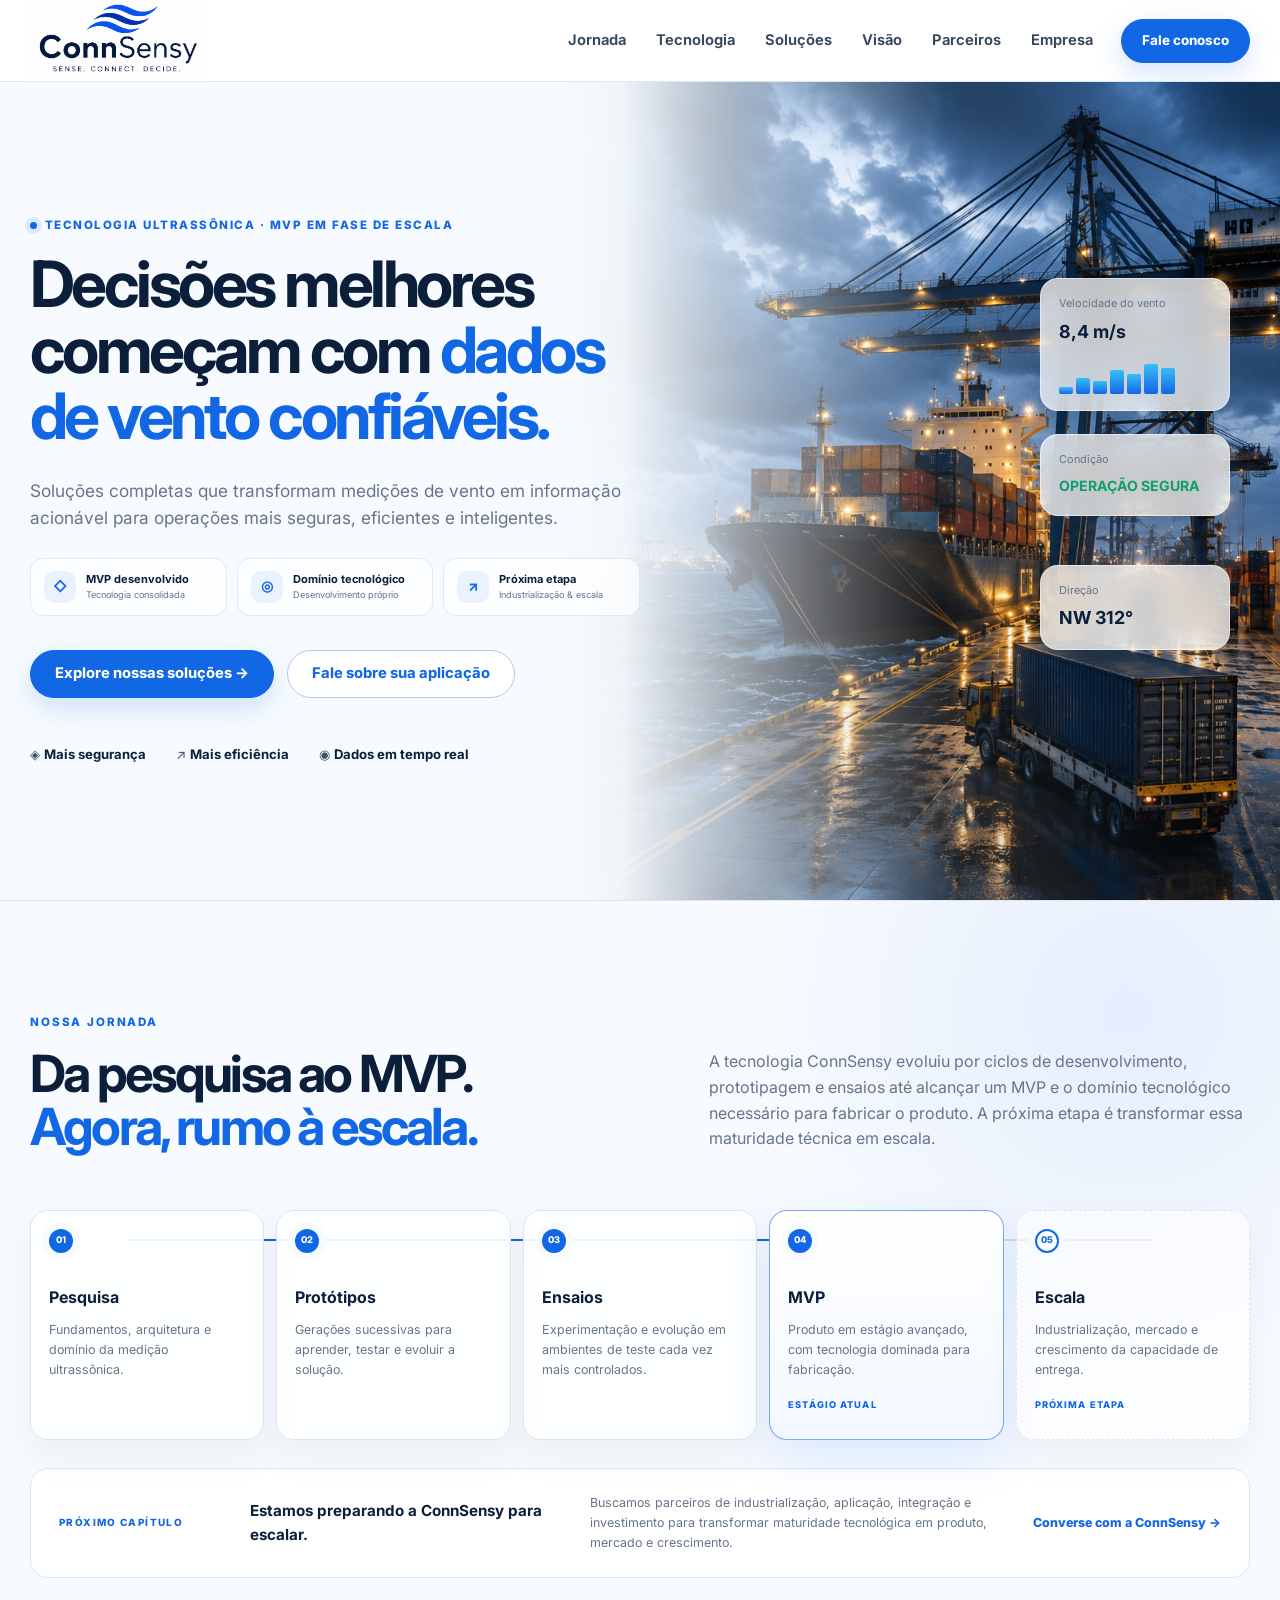
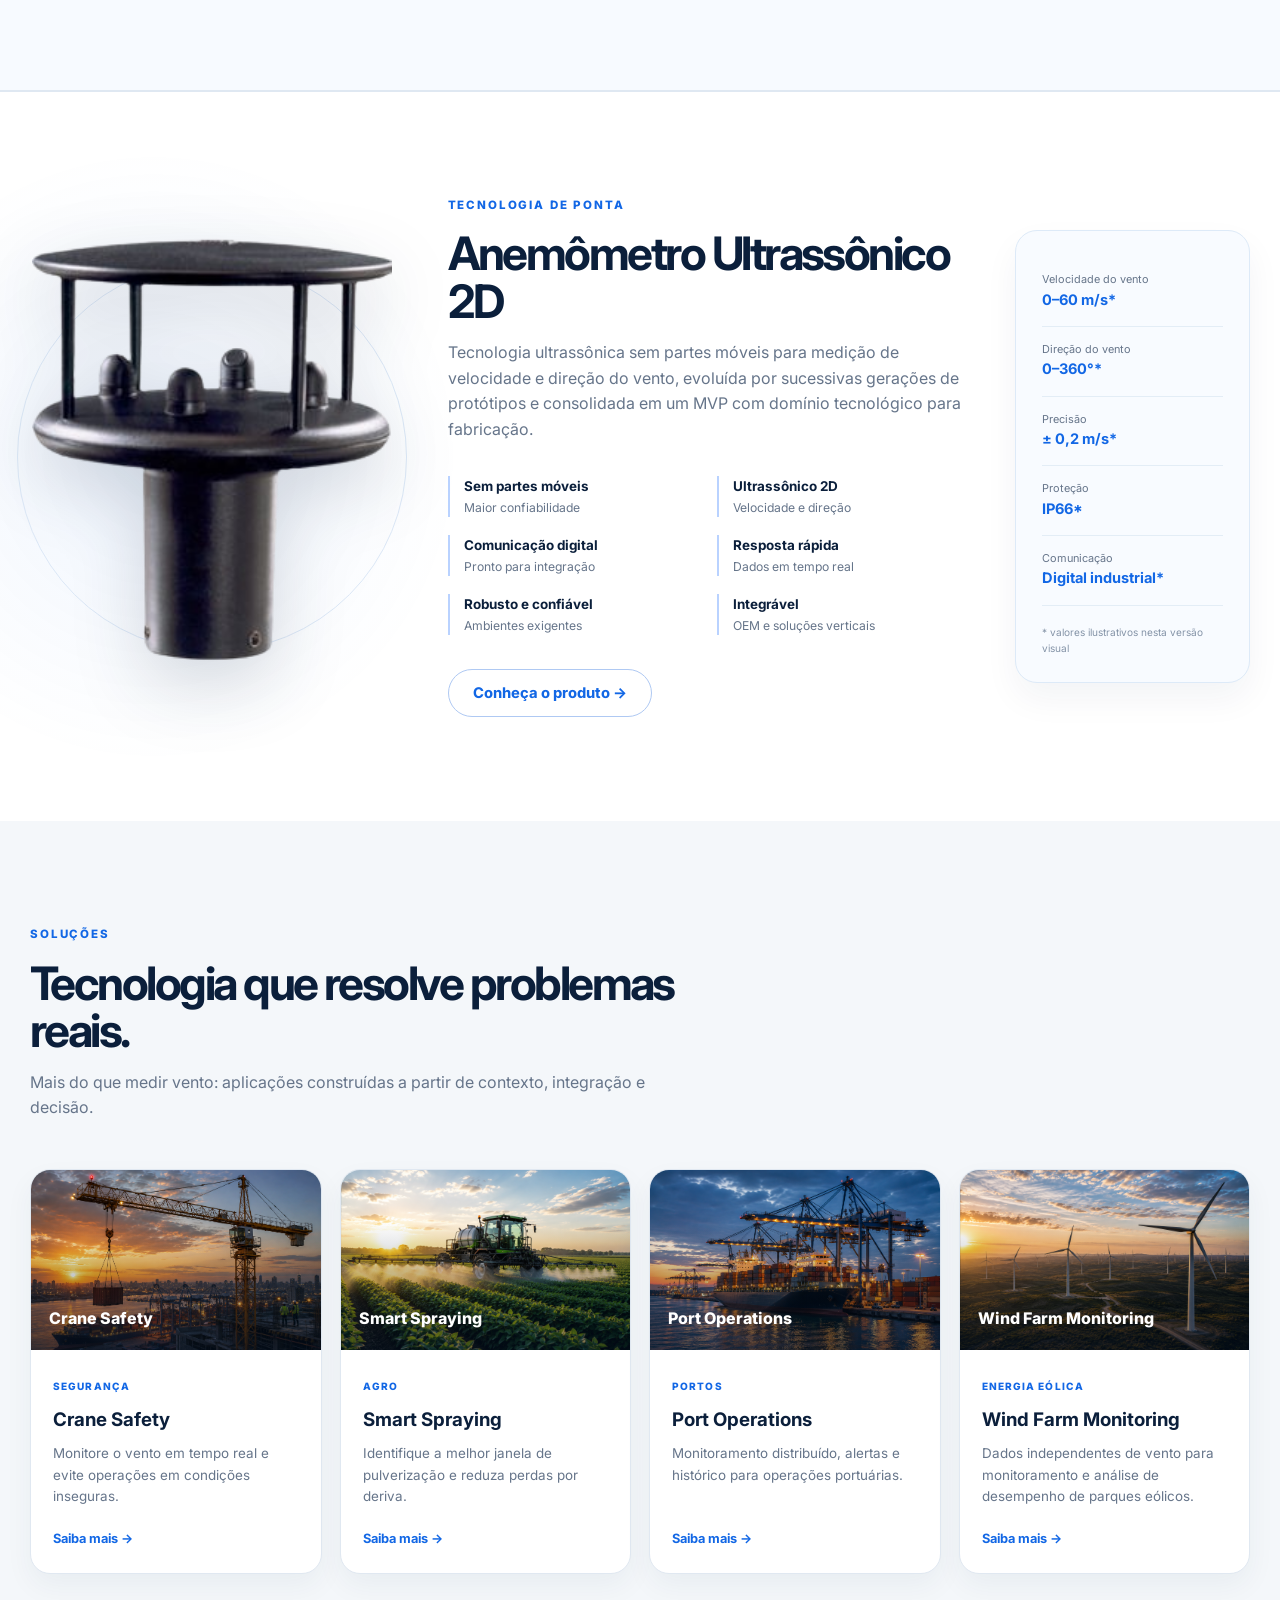
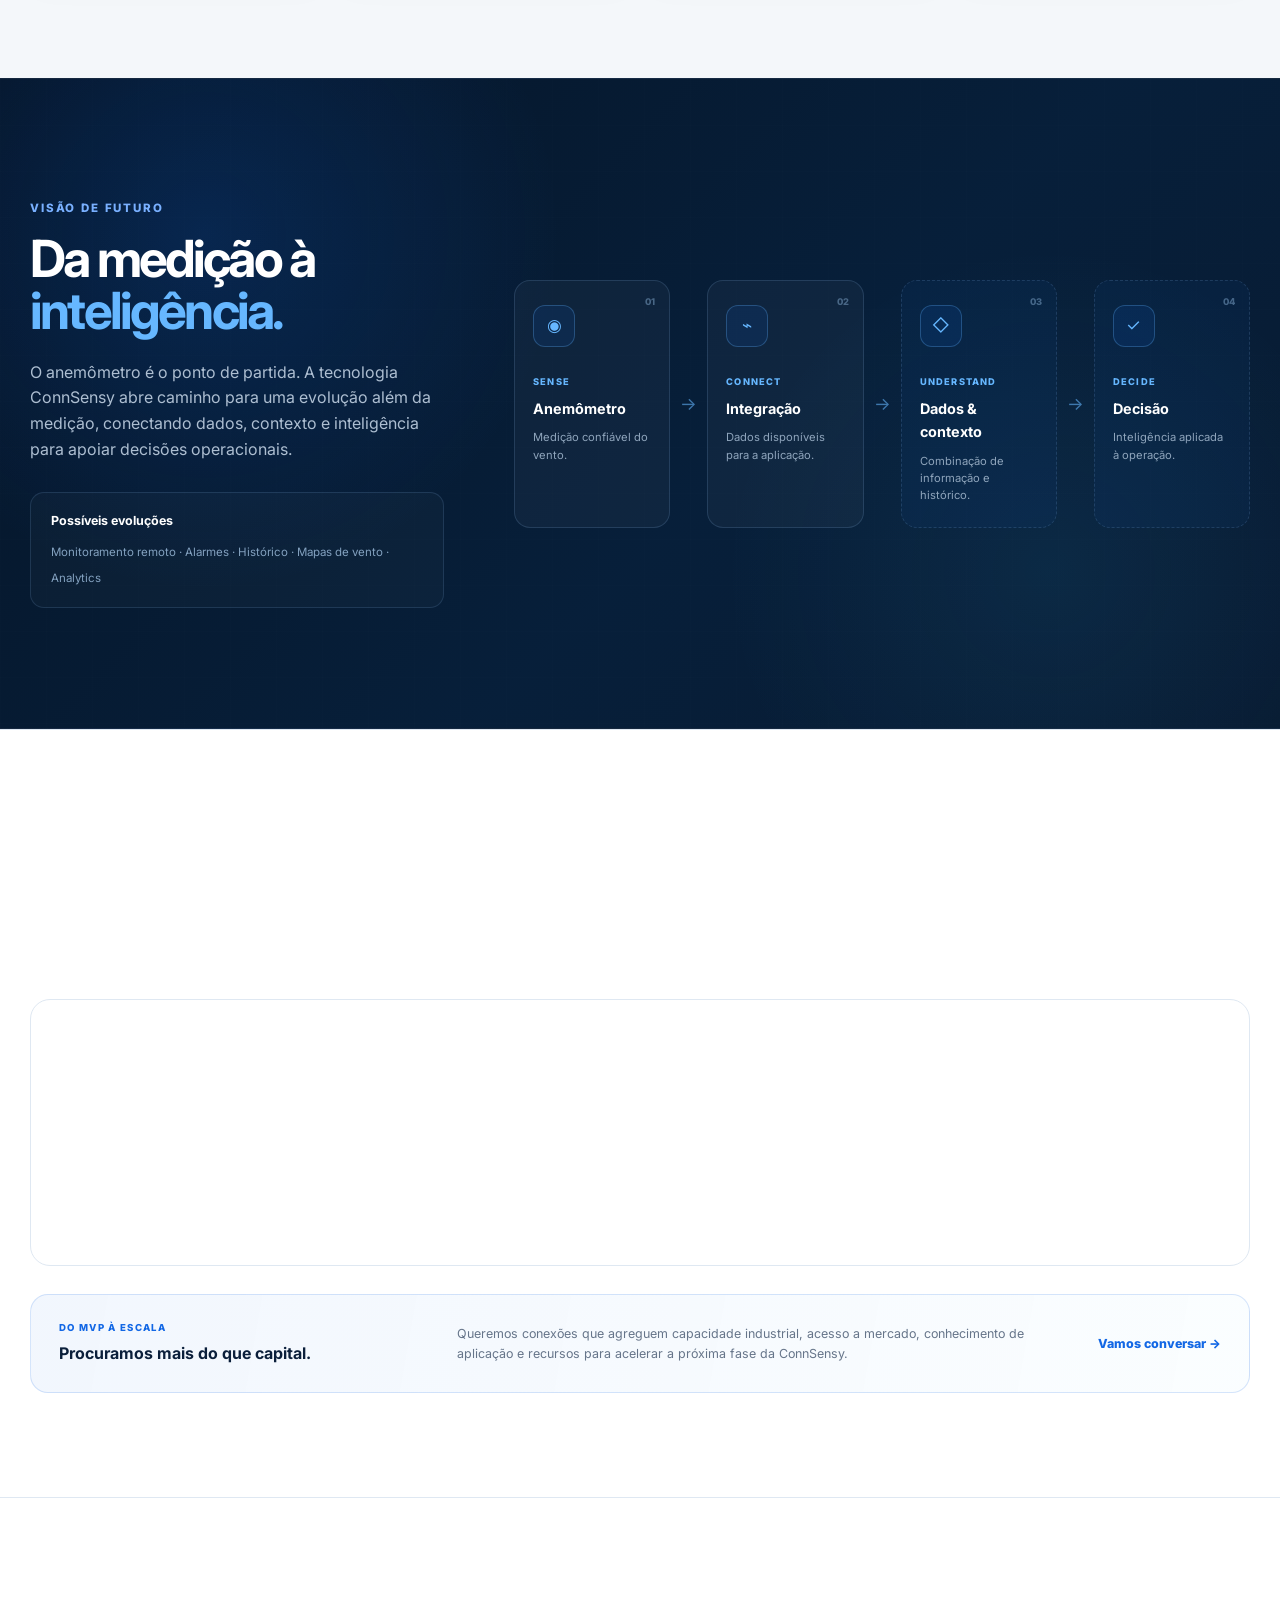
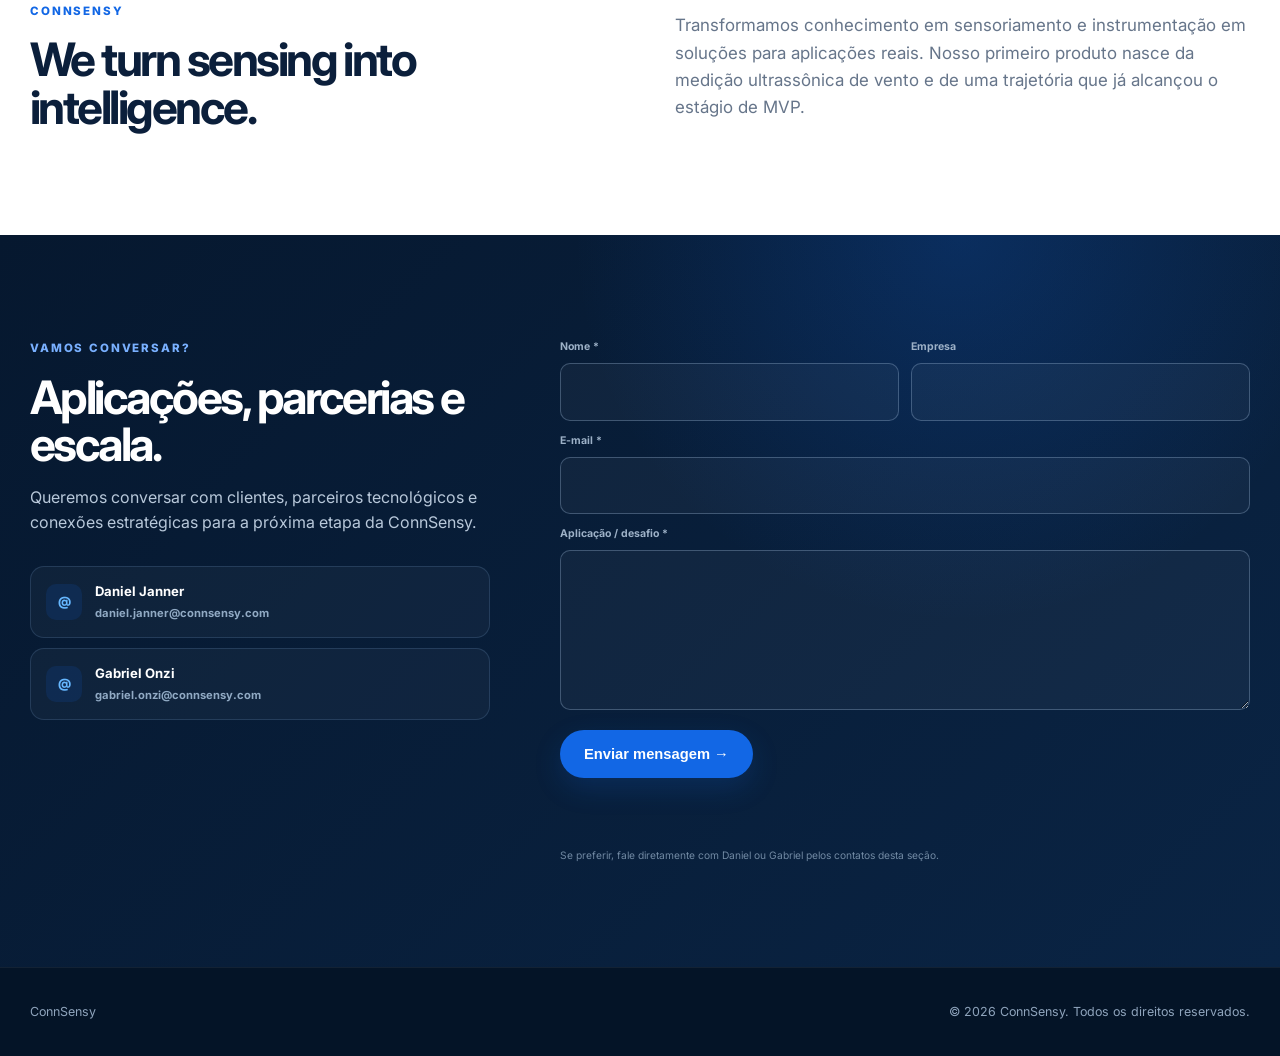
==== commit efaed5a4: "V14 - Responsive mobile layout Responsive layout improvements for smartphone and tablet." ====
--- a/index.html
+++ b/index.html
@@ -368,7 +368,7 @@
       <div class="form-status" id="form-status" role="status" aria-live="polite"></div>
 
       <p class="form-fallback">
-        Se preferir, fale diretamente com Daniel ou Gabriel pelos e-mails ao lado.
+        Se preferir, fale diretamente com Daniel ou Gabriel pelos contatos desta seção.
       </p>
     </form>
   </div>
--- a/style.css
+++ b/style.css
@@ -1819,3 +1819,209 @@
     font-size: .64rem;
 }
 
+
+/* =========================================================
+   V14 — RESPONSIVIDADE / MOBILE FIRST REFINEMENT
+   Mantém o layout desktop e reorganiza a experiência em
+   tablets e smartphones.
+   ========================================================= */
+
+html { scroll-behavior: smooth; }
+body { overflow-x: hidden; }
+img { max-width: 100%; }
+
+@media (max-width: 1050px) {
+  .nav { gap: 16px; }
+  .menu-toggle {
+    display: grid;
+    width: 44px;
+    height: 44px;
+    place-items: center;
+    padding: 0;
+    border-radius: 12px;
+    cursor: pointer;
+    touch-action: manipulation;
+  }
+  .mobile-menu.open {
+    z-index: 120;
+    padding: 14px max(20px, calc((100vw - 960px)/2));
+    box-shadow: 0 18px 34px rgba(11,31,59,.10);
+  }
+  .mobile-menu a {
+    display: flex;
+    align-items: center;
+    min-height: 44px;
+    padding: 8px 6px;
+    color: var(--navy);
+    font-weight: 700;
+    border-bottom: 1px solid rgba(223,232,242,.75);
+  }
+  .mobile-menu a:last-child { border-bottom: 0; color: var(--blue); }
+
+  .tech-grid { grid-template-columns: minmax(280px,.8fr) 1.2fr; gap: 42px; }
+  .tech-grid .spec-card { grid-column: 1 / -1; }
+  .future-grid { gap: 48px; }
+  .contact-grid { gap: 42px; }
+}
+
+@media (max-width: 720px) {
+  :root { --header-h: 68px; }
+
+  .container { width: min(100% - 32px, 1220px); }
+  section { scroll-margin-top: calc(var(--header-h) + 6px); }
+
+  .site-header { height: var(--header-h); }
+  .brand { min-width: 0; }
+  .header-logo { width: 142px; }
+  .menu-toggle { font-size: 1.3rem; }
+  .mobile-menu.open {
+    top: var(--header-h);
+    max-height: calc(100vh - var(--header-h));
+    overflow-y: auto;
+    padding: 10px 20px 16px;
+  }
+
+  .eyebrow { margin-bottom: 12px; font-size: .66rem; line-height: 1.55; }
+  .hero-stage-label { align-items: flex-start; letter-spacing: .10em; }
+  .hero-stage-label::before { margin-top: .38em; }
+
+  /* Hero: conteúdo primeiro, imagem como bloco visual abaixo. */
+  .hero { min-height: auto; }
+  .hero-grid { display: block; min-height: 0; }
+  .hero-copy { max-width: none; padding: 42px 0 34px; }
+  .hero h1 {
+    font-size: clamp(2.15rem, 10.5vw, 3.05rem);
+    line-height: 1.02;
+    letter-spacing: -.05em;
+  }
+  .hero-copy > p { margin-top: 20px; font-size: .98rem; line-height: 1.65; }
+  .hero-mvp-status { gap: 8px; max-width: none; margin: 22px 0 24px; }
+  .mvp-item { padding: 11px 12px; }
+  .hero-actions { display: grid; grid-template-columns: 1fr; gap: 10px; margin-top: 24px; }
+  .hero-actions .btn { width: 100%; }
+  .hero-benefits { gap: 10px 18px; margin-top: 28px; line-height: 1.5; }
+  .hero-scene {
+    position: relative;
+    inset: auto;
+    width: 100%;
+    height: min(72vw, 330px);
+    min-height: 250px;
+  }
+  .hero-photo-layer { background-position: center; }
+  .hero-dashboard { transform: scale(.88); transform-origin: right center; }
+  .d1 { top: 8%; right: 2%; }
+  .d2 { top: 40%; right: 2%; }
+  .d3 { top: 69%; right: 2%; }
+
+  .technology,.solutions,.business,.applications,.company,.contact { padding: 64px 0; }
+  .journey { padding-top: 64px; padding-bottom: 64px; }
+  .future-vision { padding-top: 64px; padding-bottom: 64px; }
+  .partners-stage { padding-top: 64px; padding-bottom: 64px; }
+
+  .tech-grid { display: flex; flex-direction: column; gap: 30px; }
+  .tech-visual { min-height: 330px; width: 100%; order: 2; }
+  .tech-copy { order: 1; }
+  .tech-grid .spec-card { order: 3; width: 100%; }
+  .tech-orbit { width: min(82vw, 310px); height: min(82vw, 310px); }
+  .tech-product-image { max-width: min(76vw, 280px); max-height: 340px; }
+  .tech-copy h2,.section-heading h2,.company h2,.contact h2,.journey-head h2,.future-copy h2 {
+    font-size: clamp(2rem, 9vw, 2.65rem);
+    line-height: 1.04;
+  }
+  .feature-grid { grid-template-columns: 1fr; gap: 14px; margin: 28px 0; }
+  .spec-card { padding: 20px; border-radius: 18px; }
+
+  .section-heading { margin-bottom: 30px; }
+  .solution-grid { grid-template-columns: 1fr; gap: 16px; }
+  .solution-card { border-radius: 18px; }
+  .solution-card:hover { transform: none; }
+  .solution-visual { height: clamp(190px, 56vw, 245px); }
+  .solution-content { padding: 20px; }
+  .solution-content p { min-height: 0; }
+
+  /* Jornada: linha vertical clara e legível no telefone. */
+  .journey-head { gap: 16px; margin-bottom: 32px; }
+  .journey-track { display: grid; grid-template-columns: 1fr; gap: 12px; padding-left: 22px; }
+  .journey-track::before {
+    display: block;
+    top: 10px;
+    bottom: 10px;
+    left: 5px;
+    width: 2px;
+    height: auto;
+  }
+  .journey-step { min-height: 0; padding: 18px; border-radius: 16px; }
+  .journey-step > span { margin-bottom: 12px; }
+
+  /* Visão futura: fluxo vertical sem setas apertadas. */
+  .future-grid { grid-template-columns: 1fr; gap: 34px; }
+  .future-flow { grid-template-columns: 1fr; gap: 10px; }
+  .future-stage { min-height: 0; padding: 20px; }
+  .future-arrow { display: none; }
+  .future-note { margin-top: 22px; }
+
+  /* Parceiros: um cartão por linha e CTA confortável para toque. */
+  .business-grid { grid-template-columns: 1fr; border-radius: 18px; }
+  .business-card {
+    min-height: 0;
+    padding: 24px;
+    border-right: 0;
+    border-bottom: 1px solid var(--line);
+  }
+  .business-card:last-child { border-bottom: 0; }
+  .business-card h3 { margin: 18px 0 8px; }
+  .partner-bridge { padding: 24px; }
+  .partner-bridge > a { width: 100%; min-height: 48px; justify-content: center; text-align: center; }
+
+  .company-grid { gap: 28px; }
+  .company p { font-size: .98rem; line-height: 1.7; }
+
+  /* Contato: tudo em uma coluna, sem referências espaciais “ao lado”. */
+  .contact-grid { grid-template-columns: 1fr; gap: 34px; }
+  .contact-copy p { margin: 14px 0 22px; line-height: 1.65; }
+  .contact-people { max-width: none; margin-top: 24px; }
+  .contact-person { min-width: 0; padding: 13px; }
+  .contact-person > span:last-child { min-width: 0; }
+  .contact-person strong { font-size: .84rem; }
+  .contact-person small {
+    max-width: 100%;
+    font-size: .69rem;
+    overflow-wrap: anywhere;
+    word-break: break-word;
+  }
+  .contact-form { width: 100%; min-width: 0; }
+  .form-row { grid-template-columns: 1fr; gap: 14px; }
+  .contact-form input,
+  .contact-form textarea {
+    min-height: 52px;
+    font-size: 16px; /* evita zoom automático no iPhone */
+    border-radius: 12px;
+  }
+  .contact-form textarea { min-height: 150px; resize: vertical; }
+  .contact-submit { width: 100%; min-height: 52px; margin-top: 2px; }
+  .form-status,.form-fallback { line-height: 1.55; }
+  .form-fallback { margin-top: 10px; font-size: .68rem; }
+
+  .footer-row { min-height: 100px; gap: 8px; padding: 20px 0; text-align: center; }
+}
+
+@media (max-width: 390px) {
+  .container { width: min(100% - 24px, 1220px); }
+  .header-logo { width: 132px; }
+  .hero-copy { padding-top: 34px; }
+  .hero h1 { font-size: clamp(2rem, 11vw, 2.45rem); }
+  .hero-dashboard { transform: scale(.78); }
+  .contact-person { gap: 10px; }
+  .contact-person-icon { width: 32px; height: 32px; flex-basis: 32px; }
+}
+
+@media (hover: none) and (pointer: coarse) {
+  .btn:hover,.contact-person:hover,.solution-card:hover,.partner-card:hover { transform: none; }
+  .btn,.menu-toggle,.mobile-menu a,.contact-person { -webkit-tap-highlight-color: transparent; }
+}
+
+@media (prefers-reduced-motion: reduce) {
+  html { scroll-behavior: auto; }
+  *,*::before,*::after { animation-duration: .01ms !important; animation-iteration-count: 1 !important; transition-duration: .01ms !important; }
+  .reveal { opacity: 1; transform: none; }
+}
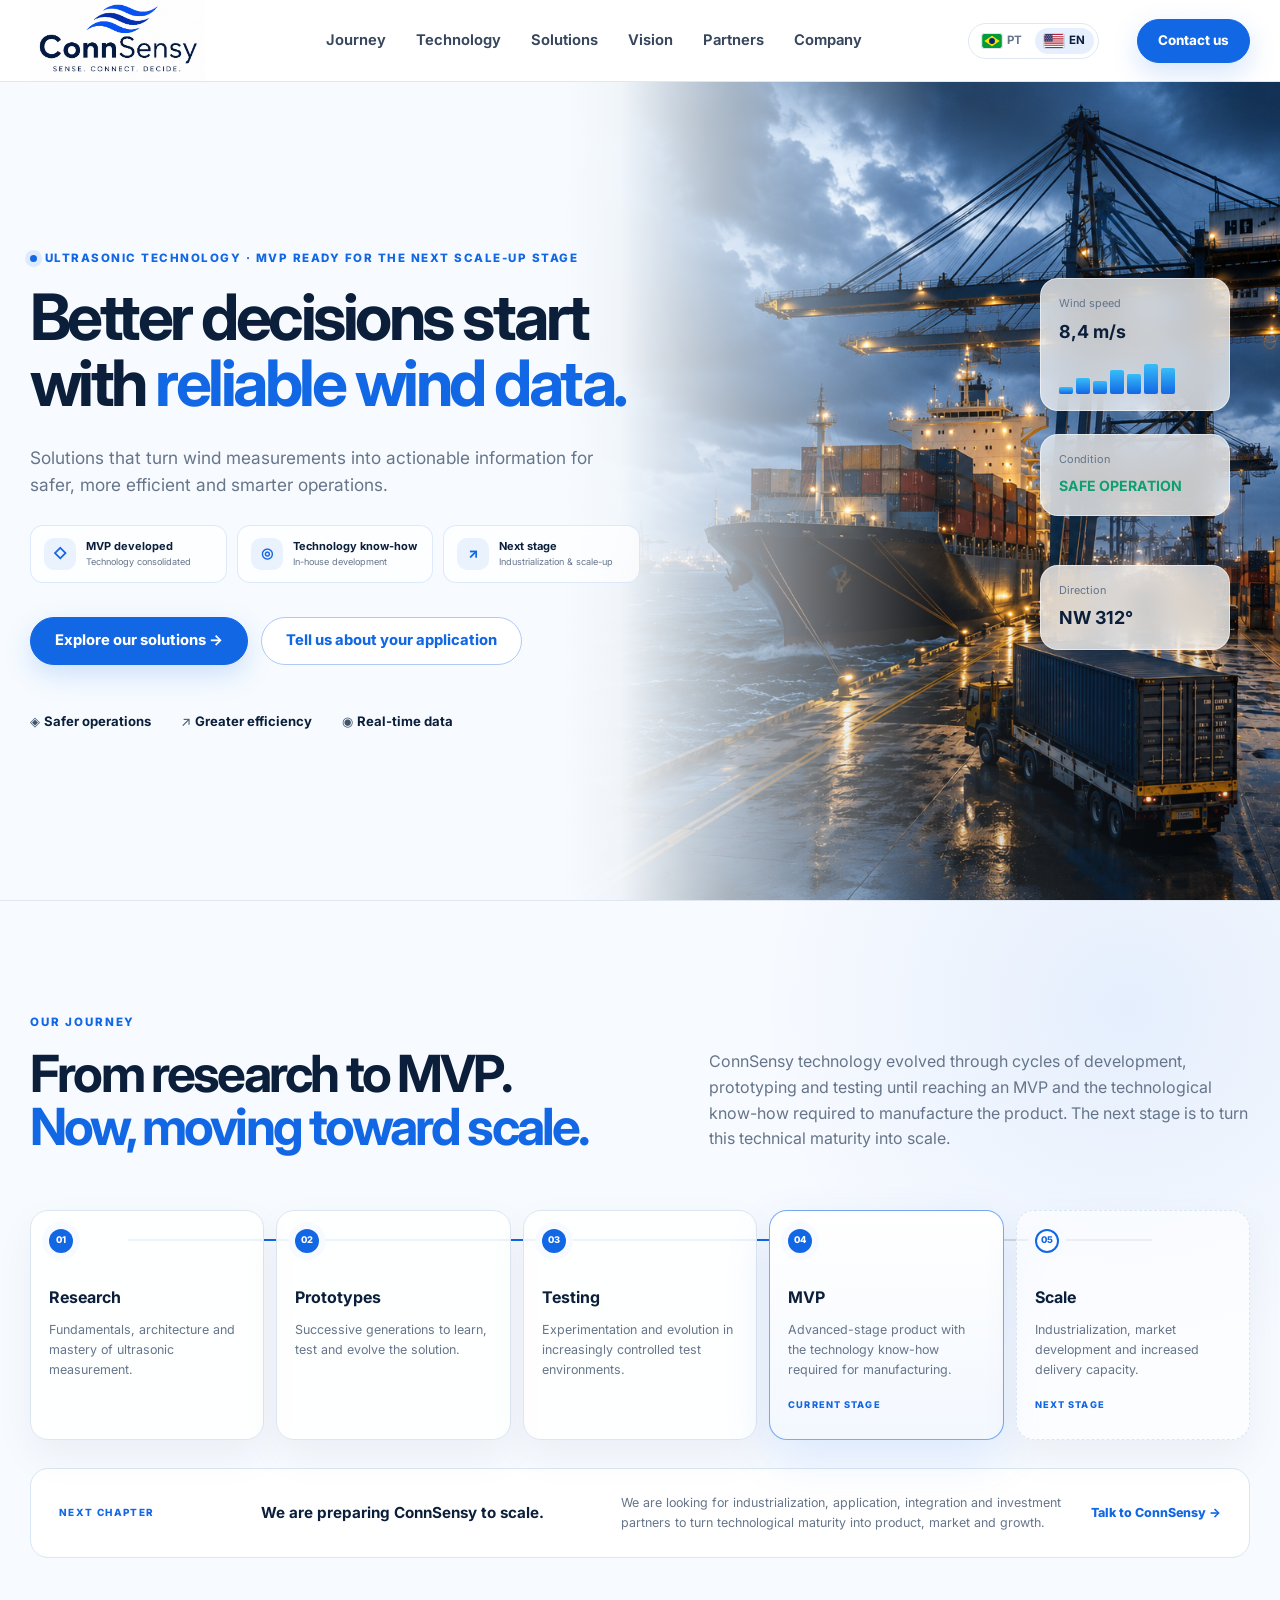
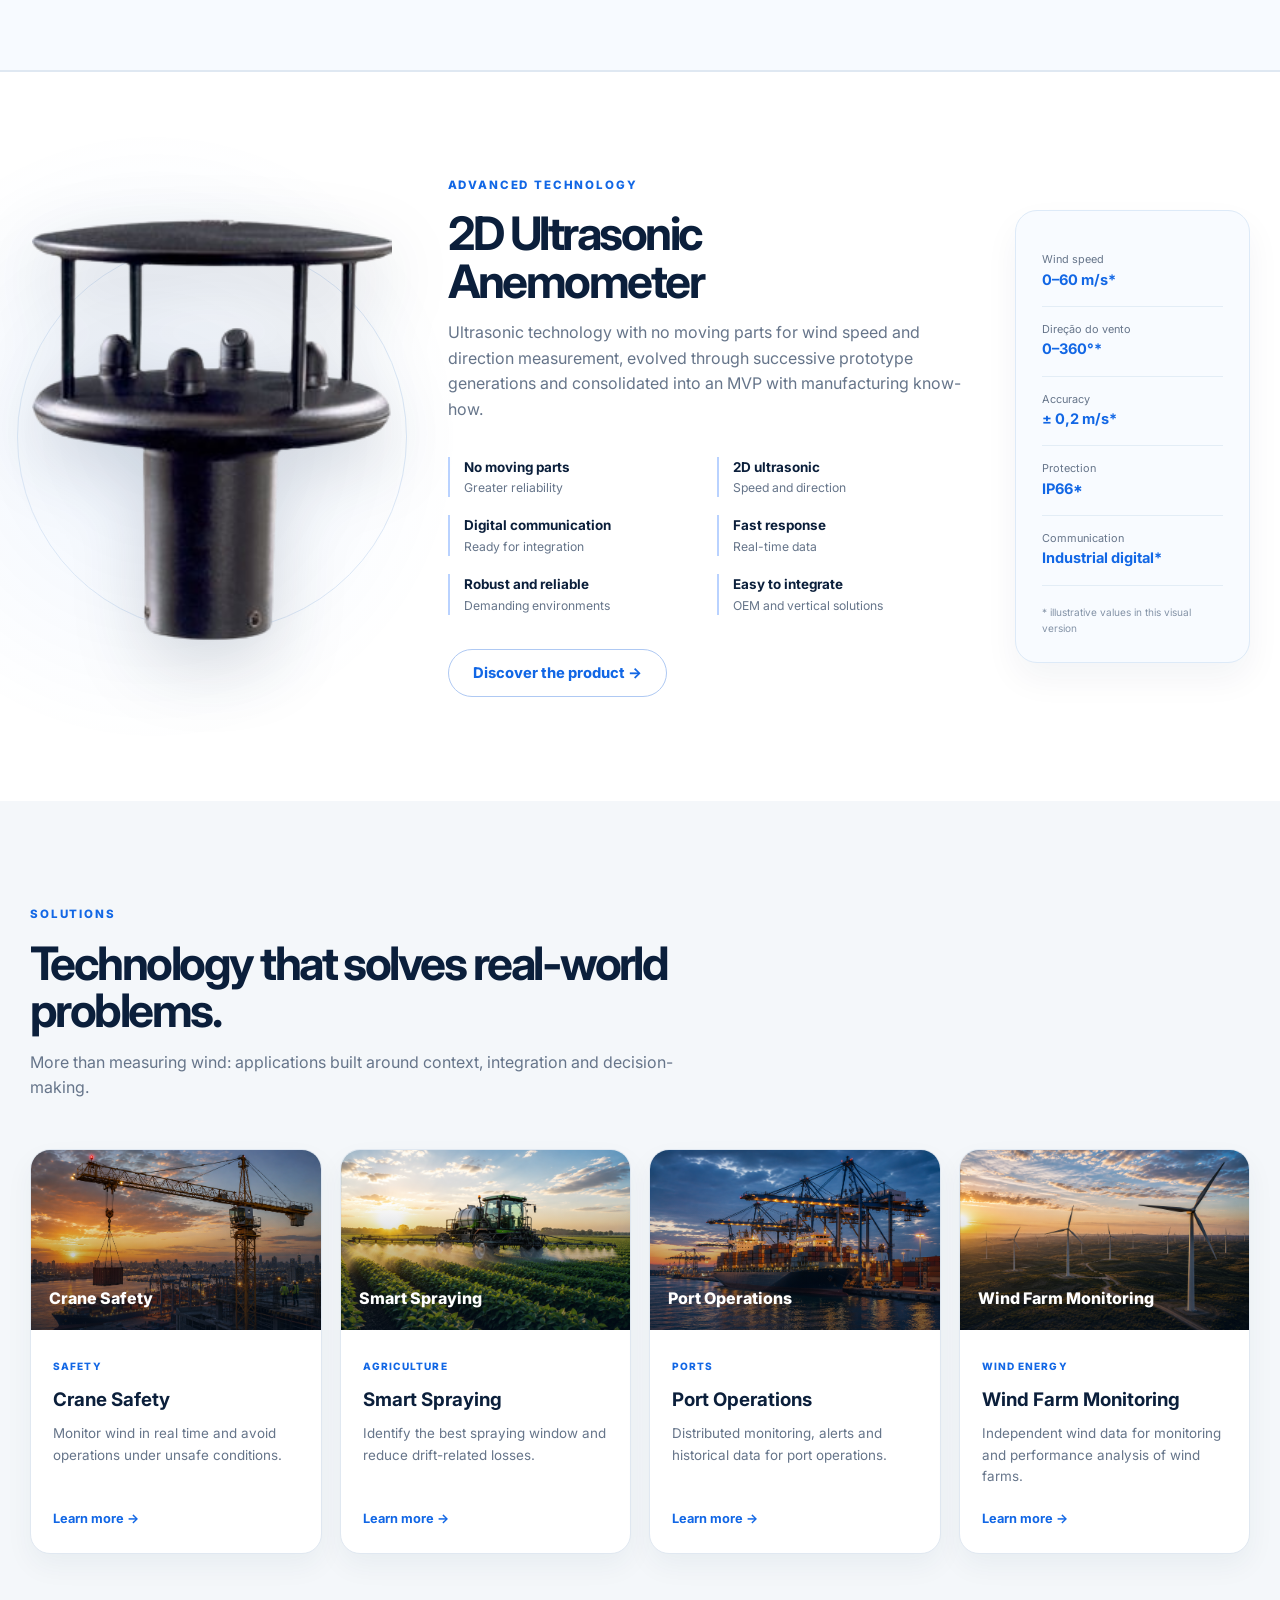
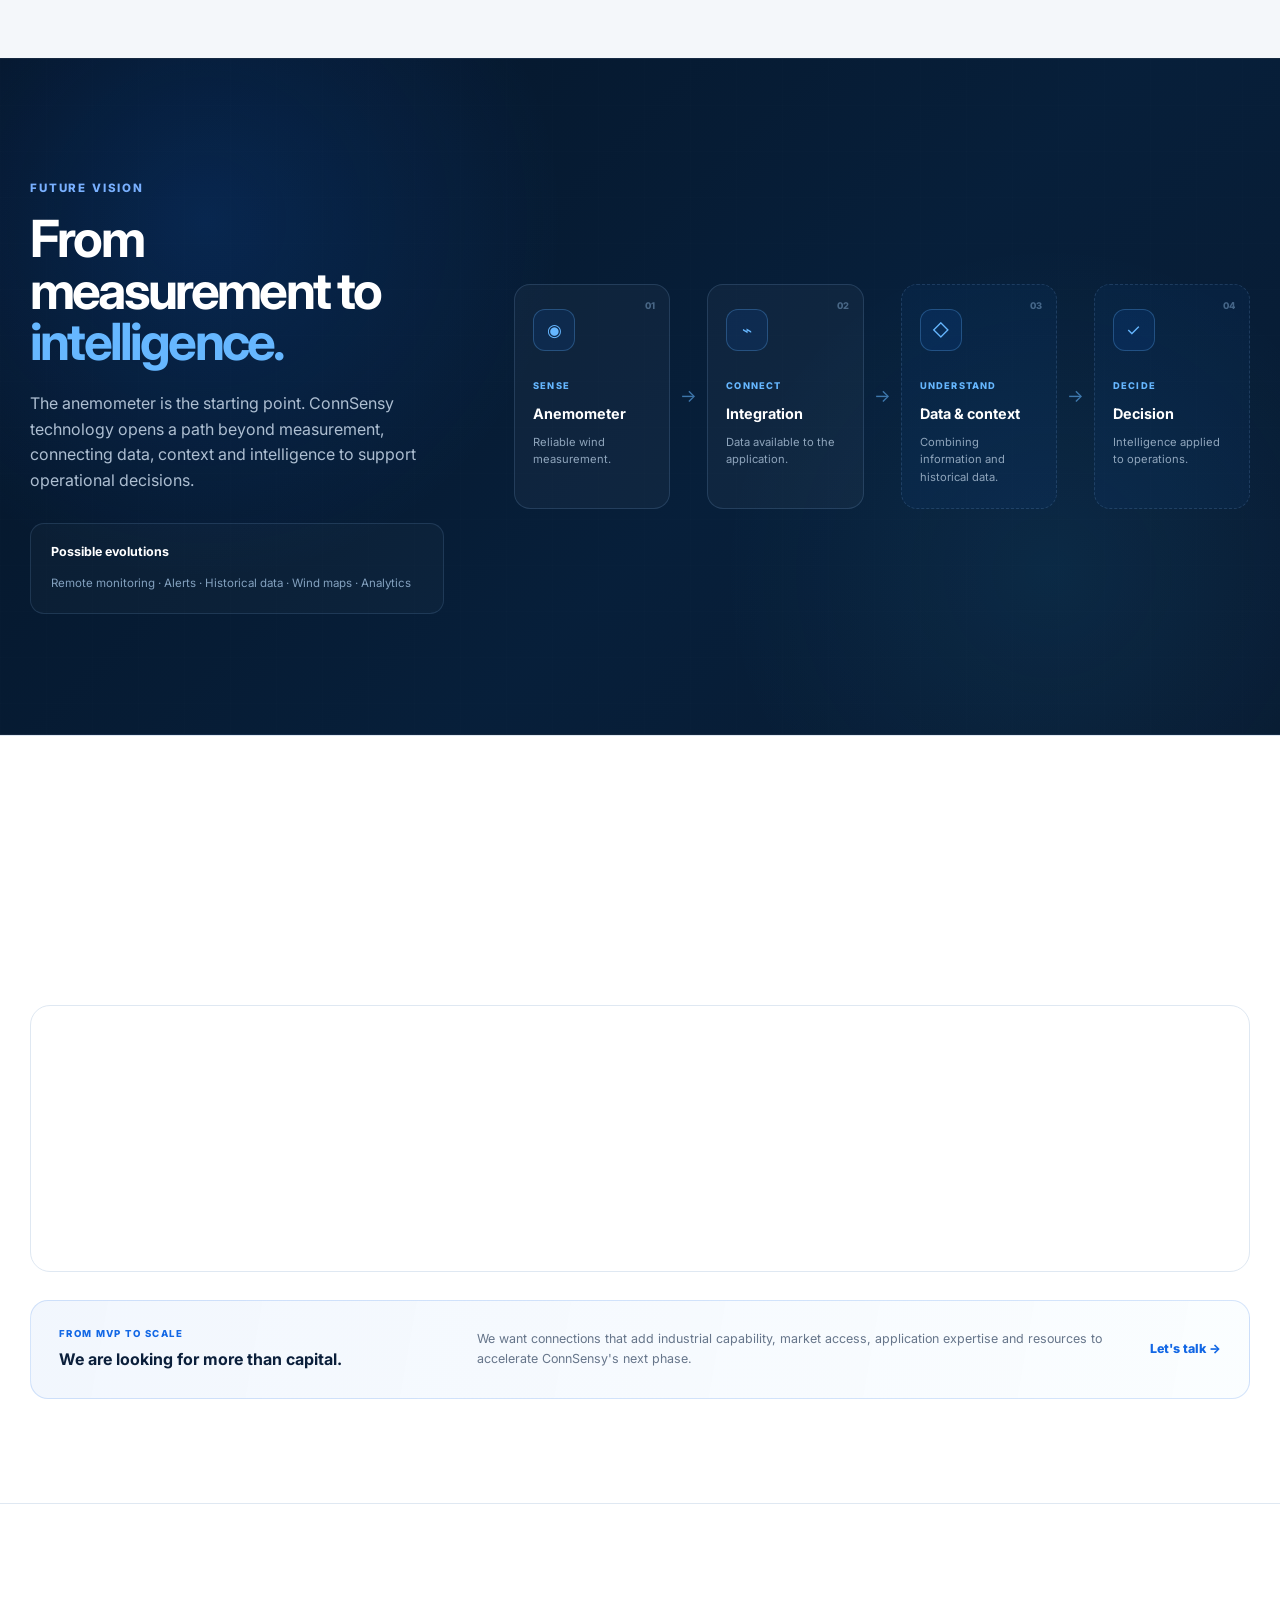
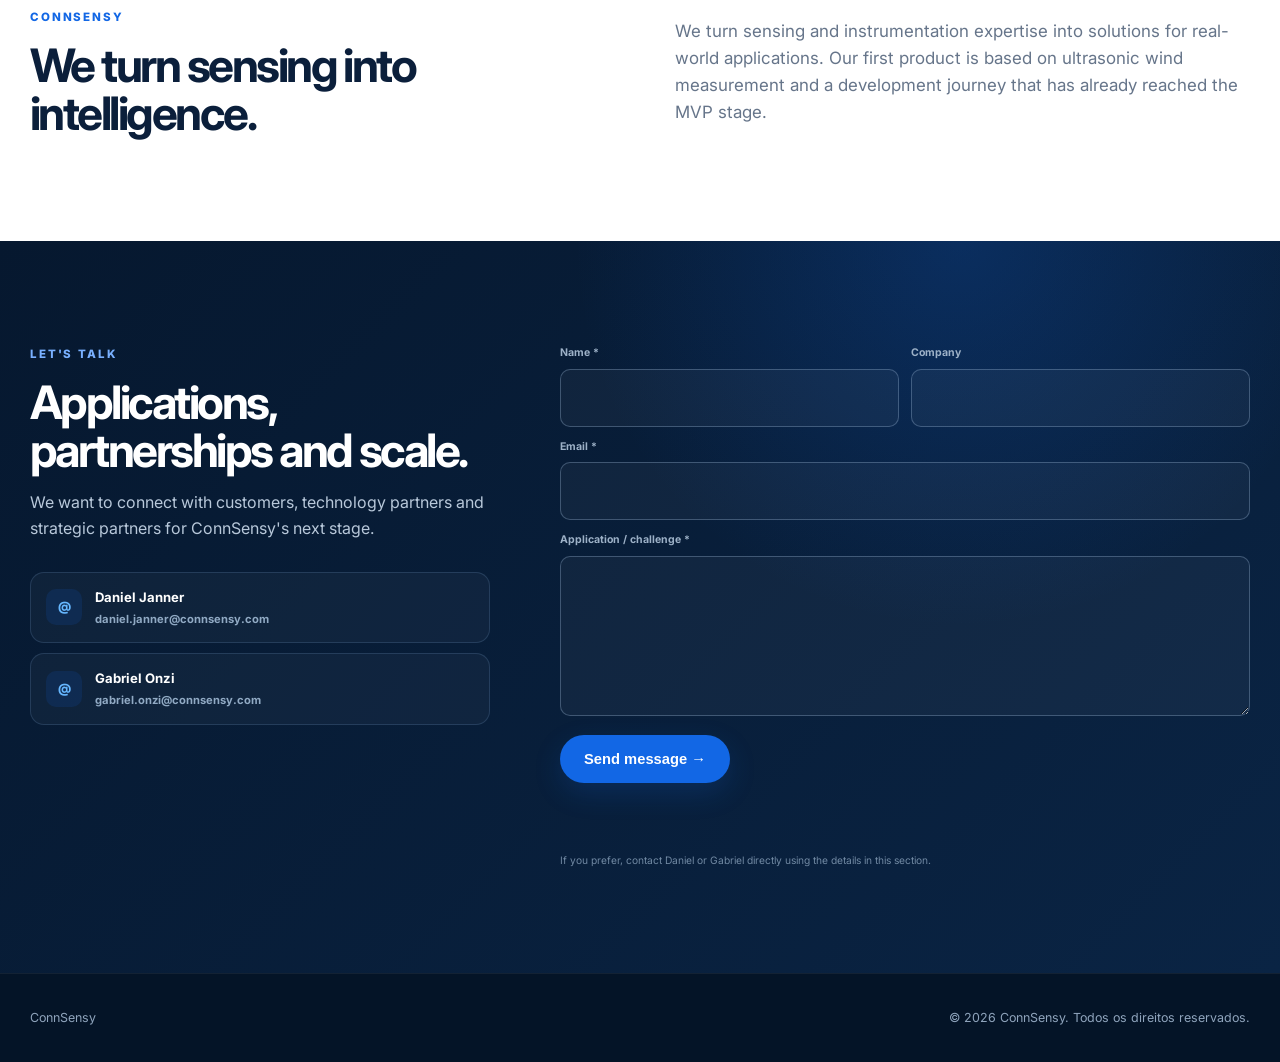
==== commit 7a242815: "V16 - Bilingual PT-BR / EN support Added full Portuguese and English language switching with browser" ====
--- a/index.html
+++ b/index.html
@@ -10,6 +10,12 @@
   <link rel="preconnect" href="https://fonts.gstatic.com" crossorigin>
   <link href="https://fonts.googleapis.com/css2?family=Inter:wght@400;500;600;700;800&display=swap" rel="stylesheet">
   <link rel="stylesheet" href="style.css">
+
+<style id="v16-1-language-flags">
+.lang-btn{display:inline-flex;align-items:center;justify-content:center;gap:5px}
+.lang-flag{width:20px;height:14px;flex:0 0 20px;display:block;border-radius:2px;box-shadow:0 0 0 1px rgba(11,31,59,.12)}
+.mobile-language-switcher .lang-flag{width:24px;height:17px;flex-basis:24px}
+</style>
 </head>
 <body>
 <header class="site-header">
@@ -23,10 +29,18 @@
       <a href="#parceiros">Parceiros</a>
       <a href="#empresa">Empresa</a>
     </nav>
+    <div class="language-switcher" role="group" aria-label="Selecionar idioma / Select language">
+      <button type="button" class="lang-btn active" data-lang="pt" aria-label="Português do Brasil"><svg class="lang-flag" viewBox="0 0 28 20" aria-hidden="true"><rect width="28" height="20" rx="2" fill="#009B3A"/><path d="M14 2.4 25 10 14 17.6 3 10Z" fill="#FFDF00"/><circle cx="14" cy="10" r="4.2" fill="#002776"/></svg><span>PT</span></button>
+      <button type="button" class="lang-btn" data-lang="en" aria-label="English"><svg class="lang-flag" viewBox="0 0 28 20" aria-hidden="true"><defs><clipPath id="usClip"><rect width="28" height="20" rx="2"/></clipPath></defs><g clip-path="url(#usClip)"><rect width="28" height="20" fill="#fff"/><path d="M0 0h28v1.54H0zm0 3.08h28v1.54H0zm0 3.08h28V7.7H0zm0 3.08h28v1.54H0zm0 3.08h28v1.54H0zm0 3.08h28v1.54H0zm0 3.08h28V20H0z" fill="#B22234"/><rect width="12" height="10.77" fill="#3C3B6E"/><g fill="#fff" opacity=".95"><circle cx="2" cy="2" r=".55"/><circle cx="5" cy="2" r=".55"/><circle cx="8" cy="2" r=".55"/><circle cx="11" cy="2" r=".55"/><circle cx="3.5" cy="4.2" r=".55"/><circle cx="6.5" cy="4.2" r=".55"/><circle cx="9.5" cy="4.2" r=".55"/><circle cx="2" cy="6.4" r=".55"/><circle cx="5" cy="6.4" r=".55"/><circle cx="8" cy="6.4" r=".55"/><circle cx="11" cy="6.4" r=".55"/><circle cx="3.5" cy="8.6" r=".55"/><circle cx="6.5" cy="8.6" r=".55"/><circle cx="9.5" cy="8.6" r=".55"/></g></g></svg><span>EN</span></button>
+    </div>
     <a class="btn btn-primary btn-small" href="#contato">Fale conosco</a>
     <button class="menu-toggle" aria-label="Abrir menu" aria-expanded="false">☰</button>
   </div>
   <div class="mobile-menu">
+    <div class="mobile-language-switcher" role="group" aria-label="Selecionar idioma / Select language">
+      <button type="button" class="lang-btn active" data-lang="pt"><svg class="lang-flag" viewBox="0 0 28 20" aria-hidden="true"><rect width="28" height="20" rx="2" fill="#009B3A"/><path d="M14 2.4 25 10 14 17.6 3 10Z" fill="#FFDF00"/><circle cx="14" cy="10" r="4.2" fill="#002776"/></svg><span>Português</span></button>
+      <button type="button" class="lang-btn" data-lang="en"><svg class="lang-flag" viewBox="0 0 28 20" aria-hidden="true"><defs><clipPath id="usClip"><rect width="28" height="20" rx="2"/></clipPath></defs><g clip-path="url(#usClip)"><rect width="28" height="20" fill="#fff"/><path d="M0 0h28v1.54H0zm0 3.08h28v1.54H0zm0 3.08h28V7.7H0zm0 3.08h28v1.54H0zm0 3.08h28v1.54H0zm0 3.08h28v1.54H0zm0 3.08h28V20H0z" fill="#B22234"/><rect width="12" height="10.77" fill="#3C3B6E"/><g fill="#fff" opacity=".95"><circle cx="2" cy="2" r=".55"/><circle cx="5" cy="2" r=".55"/><circle cx="8" cy="2" r=".55"/><circle cx="11" cy="2" r=".55"/><circle cx="3.5" cy="4.2" r=".55"/><circle cx="6.5" cy="4.2" r=".55"/><circle cx="9.5" cy="4.2" r=".55"/><circle cx="2" cy="6.4" r=".55"/><circle cx="5" cy="6.4" r=".55"/><circle cx="8" cy="6.4" r=".55"/><circle cx="11" cy="6.4" r=".55"/><circle cx="3.5" cy="8.6" r=".55"/><circle cx="6.5" cy="8.6" r=".55"/><circle cx="9.5" cy="8.6" r=".55"/></g></g></svg><span>English</span></button>
+    </div>
     <a href="#jornada">Jornada</a>
     <a href="#tecnologia">Tecnologia</a>
     <a href="#solucoes">Soluções</a>
--- a/style.css
+++ b/style.css
@@ -2025,3 +2025,116 @@
   *,*::before,*::after { animation-duration: .01ms !important; animation-iteration-count: 1 !important; transition-duration: .01ms !important; }
   .reveal { opacity: 1; transform: none; }
 }
+
+/* =========================================================
+   V15 — refinamentos do Hero em smartphone
+   ========================================================= */
+@media (max-width: 720px) {
+  /* Mantém a fotografia como protagonista: widgets compactos e discretos. */
+  .hero-scene {
+    height: min(70vw, 310px);
+    min-height: 235px;
+  }
+  .hero-dashboard {
+    width: 132px;
+    padding: 9px 11px;
+    border-radius: 13px;
+    transform: none;
+    backdrop-filter: blur(9px);
+    box-shadow: 0 8px 20px rgba(9,32,62,.11);
+  }
+  .hero-dashboard span {
+    margin-bottom: 3px;
+    font-size: .53rem;
+    line-height: 1.25;
+  }
+  .hero-dashboard strong {
+    font-size: .83rem;
+    line-height: 1.15;
+  }
+  .hero-dashboard .safe { font-size: .60rem; }
+  .hero-dashboard .sparkline {
+    height: 19px;
+    gap: 2px;
+    margin-top: 5px;
+  }
+  .hero-dashboard .sparkline i { width: 8px; }
+  .d1 { top: 9%; right: 3%; }
+  .d2 { top: 40%; right: 3%; }
+  .d3 { top: 67%; right: 3%; }
+
+  /* Benefícios em uma coluna: leitura mais clara no celular. */
+  .hero-benefits {
+    display: flex;
+    flex-direction: column;
+    align-items: flex-start;
+    gap: 9px;
+    margin-top: 28px;
+  }
+  .hero-benefits span { display: block; width: 100%; }
+}
+
+@media (max-width: 390px) {
+  .hero-dashboard {
+    width: 122px;
+    padding: 8px 10px;
+    transform: none;
+  }
+  .hero-dashboard strong { font-size: .78rem; }
+  .hero-dashboard .safe { font-size: .56rem; }
+}
+
+/* =========================================================
+   V16 — Language selector (PT-BR / EN)
+   ========================================================= */
+.language-switcher {
+  display: inline-flex;
+  align-items: center;
+  gap: 4px;
+  padding: 4px;
+  margin-left: auto;
+  margin-right: 10px;
+  border: 1px solid var(--line);
+  border-radius: 999px;
+  background: rgba(255,255,255,.86);
+}
+.lang-btn {
+  border: 0;
+  border-radius: 999px;
+  background: transparent;
+  color: var(--muted);
+  padding: 6px 9px;
+  font: inherit;
+  font-size: .72rem;
+  font-weight: 700;
+  cursor: pointer;
+  line-height: 1;
+}
+.lang-btn.active {
+  color: var(--navy);
+  background: rgba(18,103,229,.10);
+}
+.mobile-language-switcher { display:none; }
+@media (max-width: 1050px) {
+  .language-switcher { margin-left:auto; margin-right:8px; }
+  .site-header .btn-small { display:none; }
+}
+@media (max-width: 720px) {
+  .language-switcher { display:none; }
+  .mobile-language-switcher {
+    display:flex;
+    gap:8px;
+    padding:12px 18px 14px;
+    border-bottom:1px solid var(--line);
+  }
+  .mobile-language-switcher .lang-btn {
+    flex:1;
+    padding:10px 12px;
+    border:1px solid var(--line);
+    background:#fff;
+  }
+  .mobile-language-switcher .lang-btn.active {
+    border-color:rgba(18,103,229,.35);
+    background:rgba(18,103,229,.08);
+  }
+}
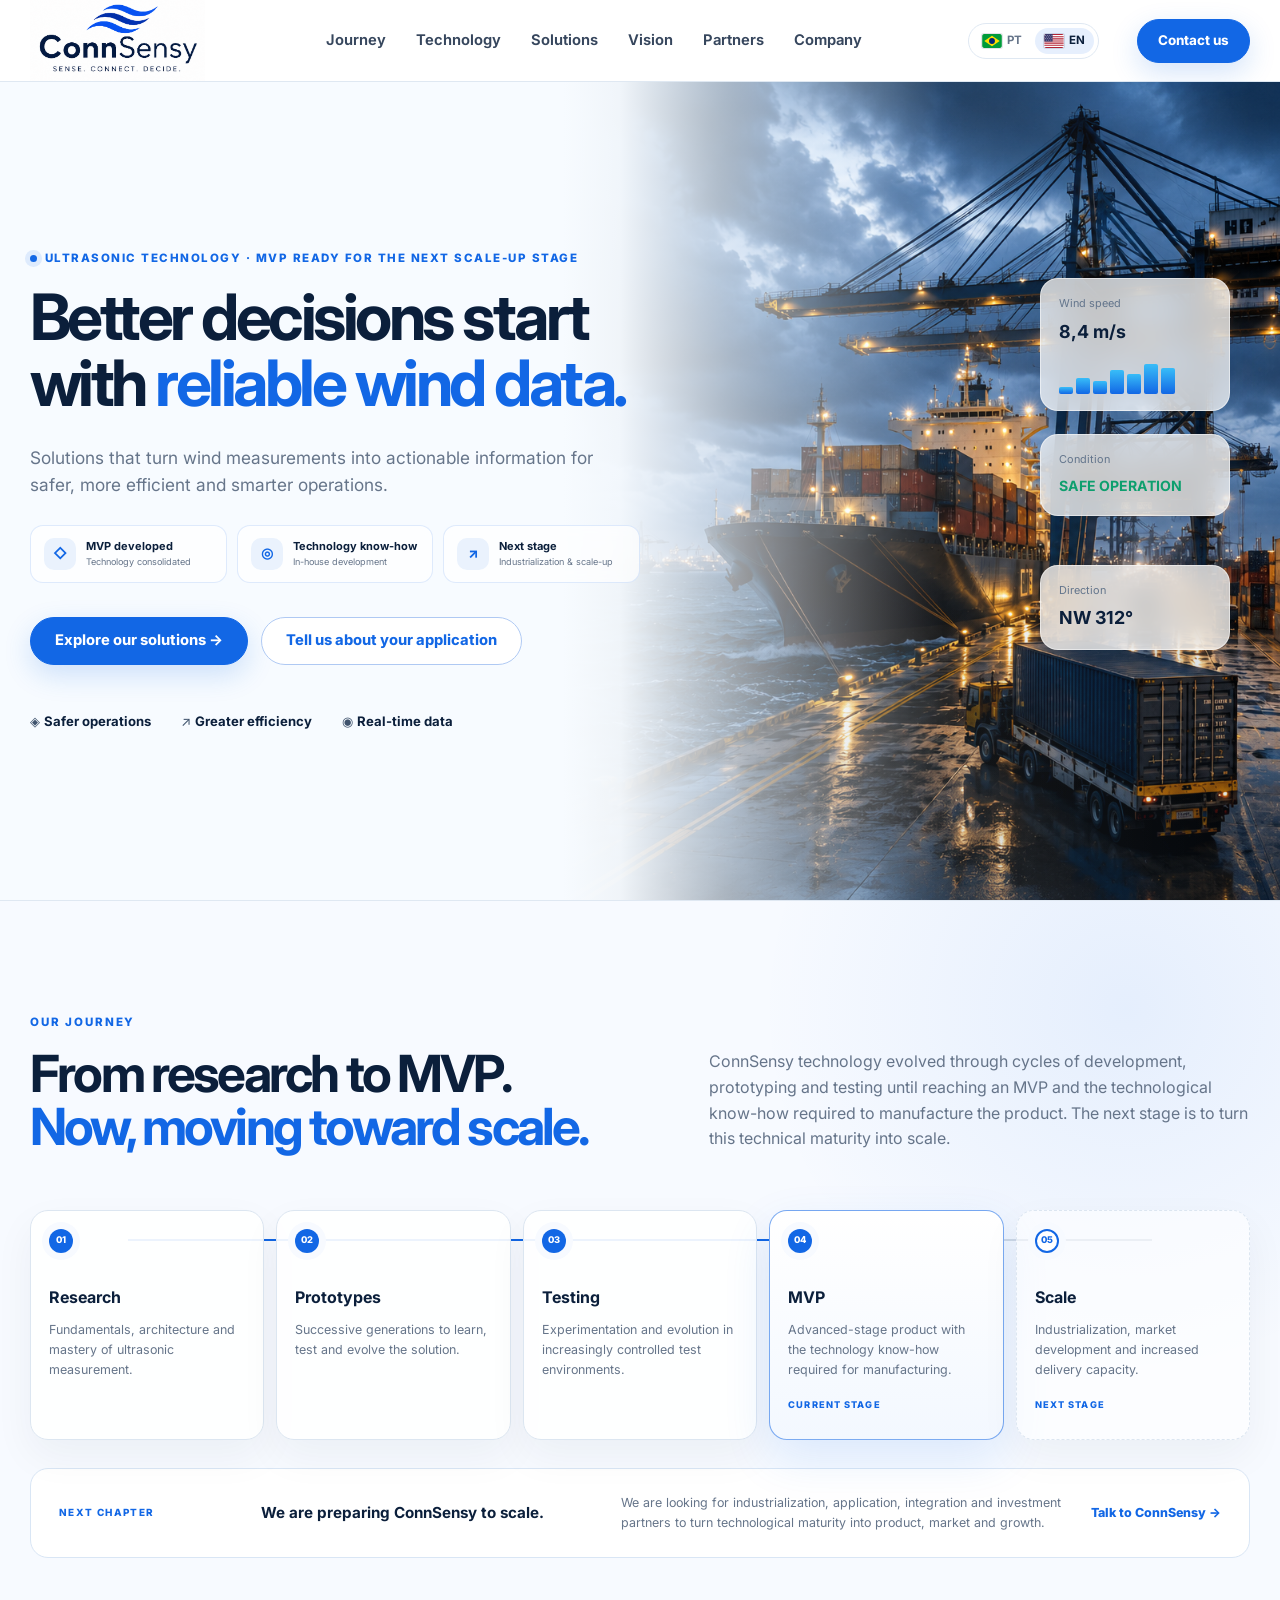
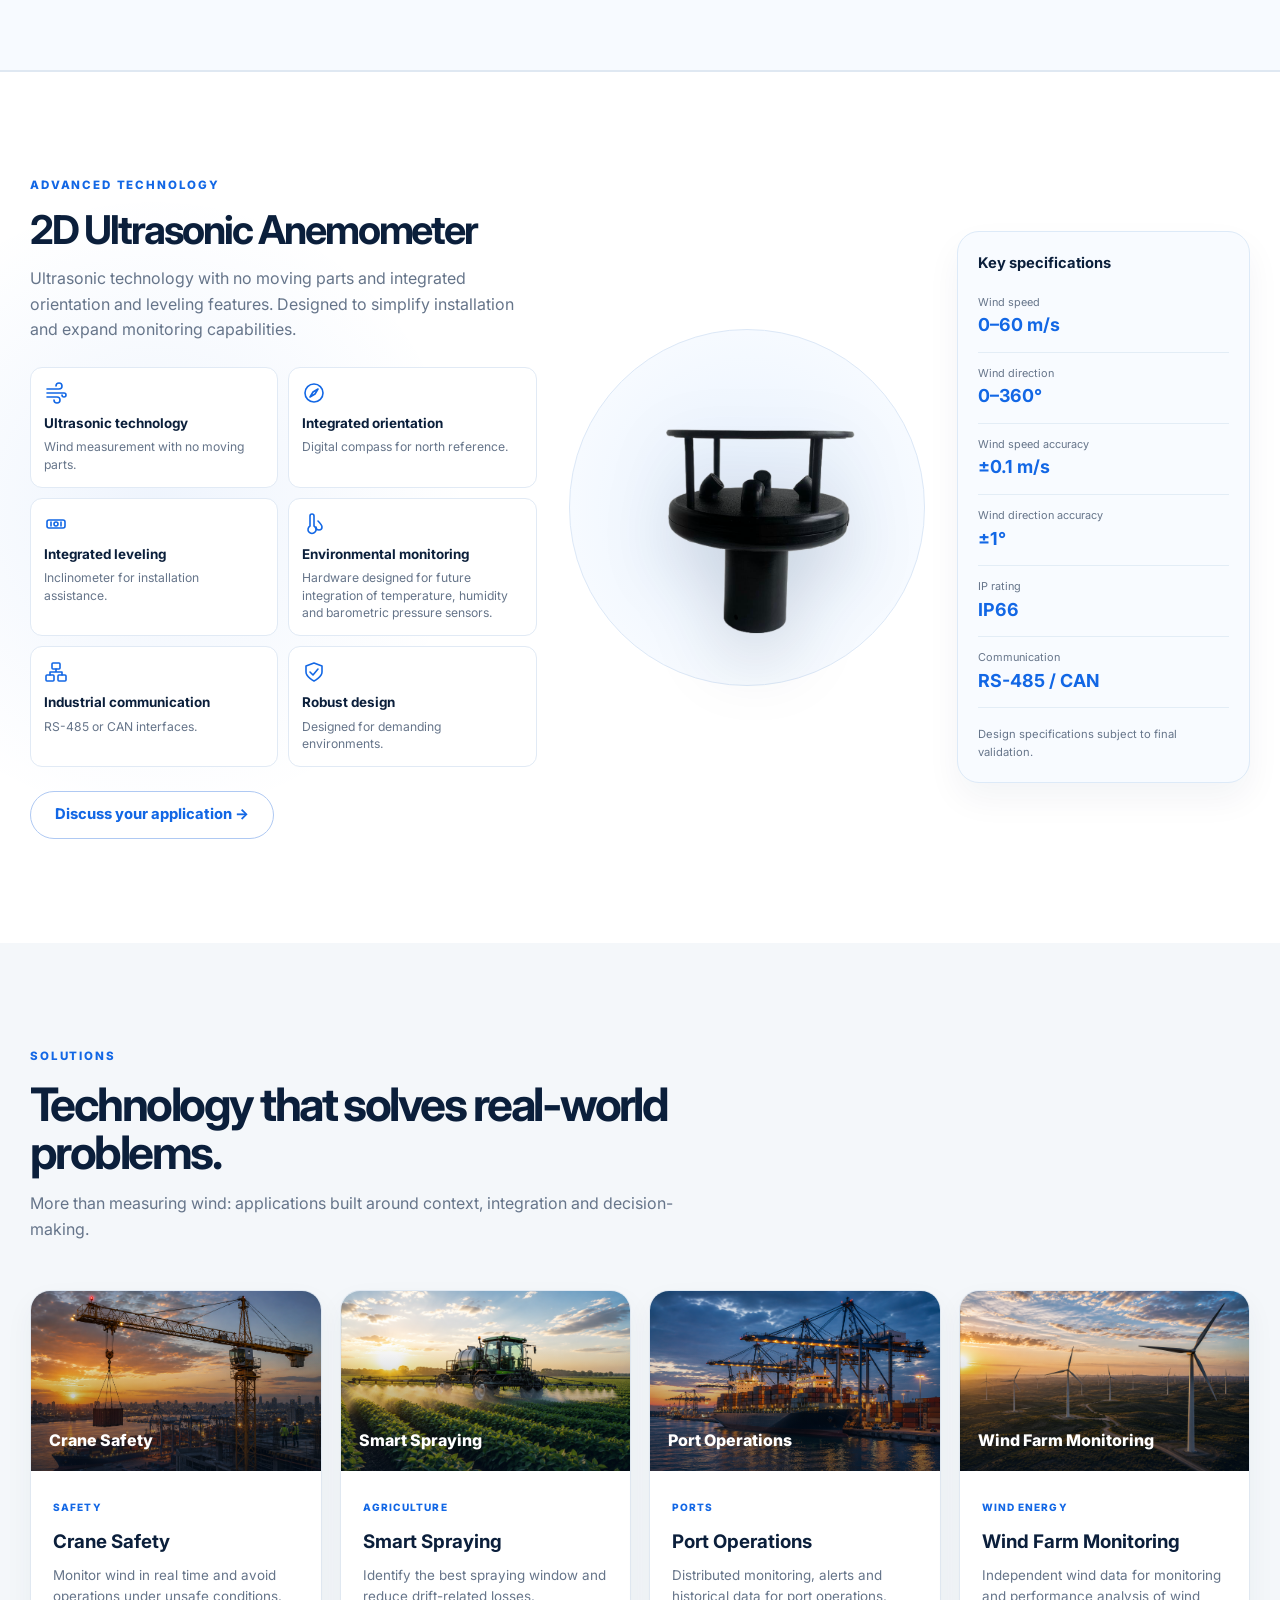
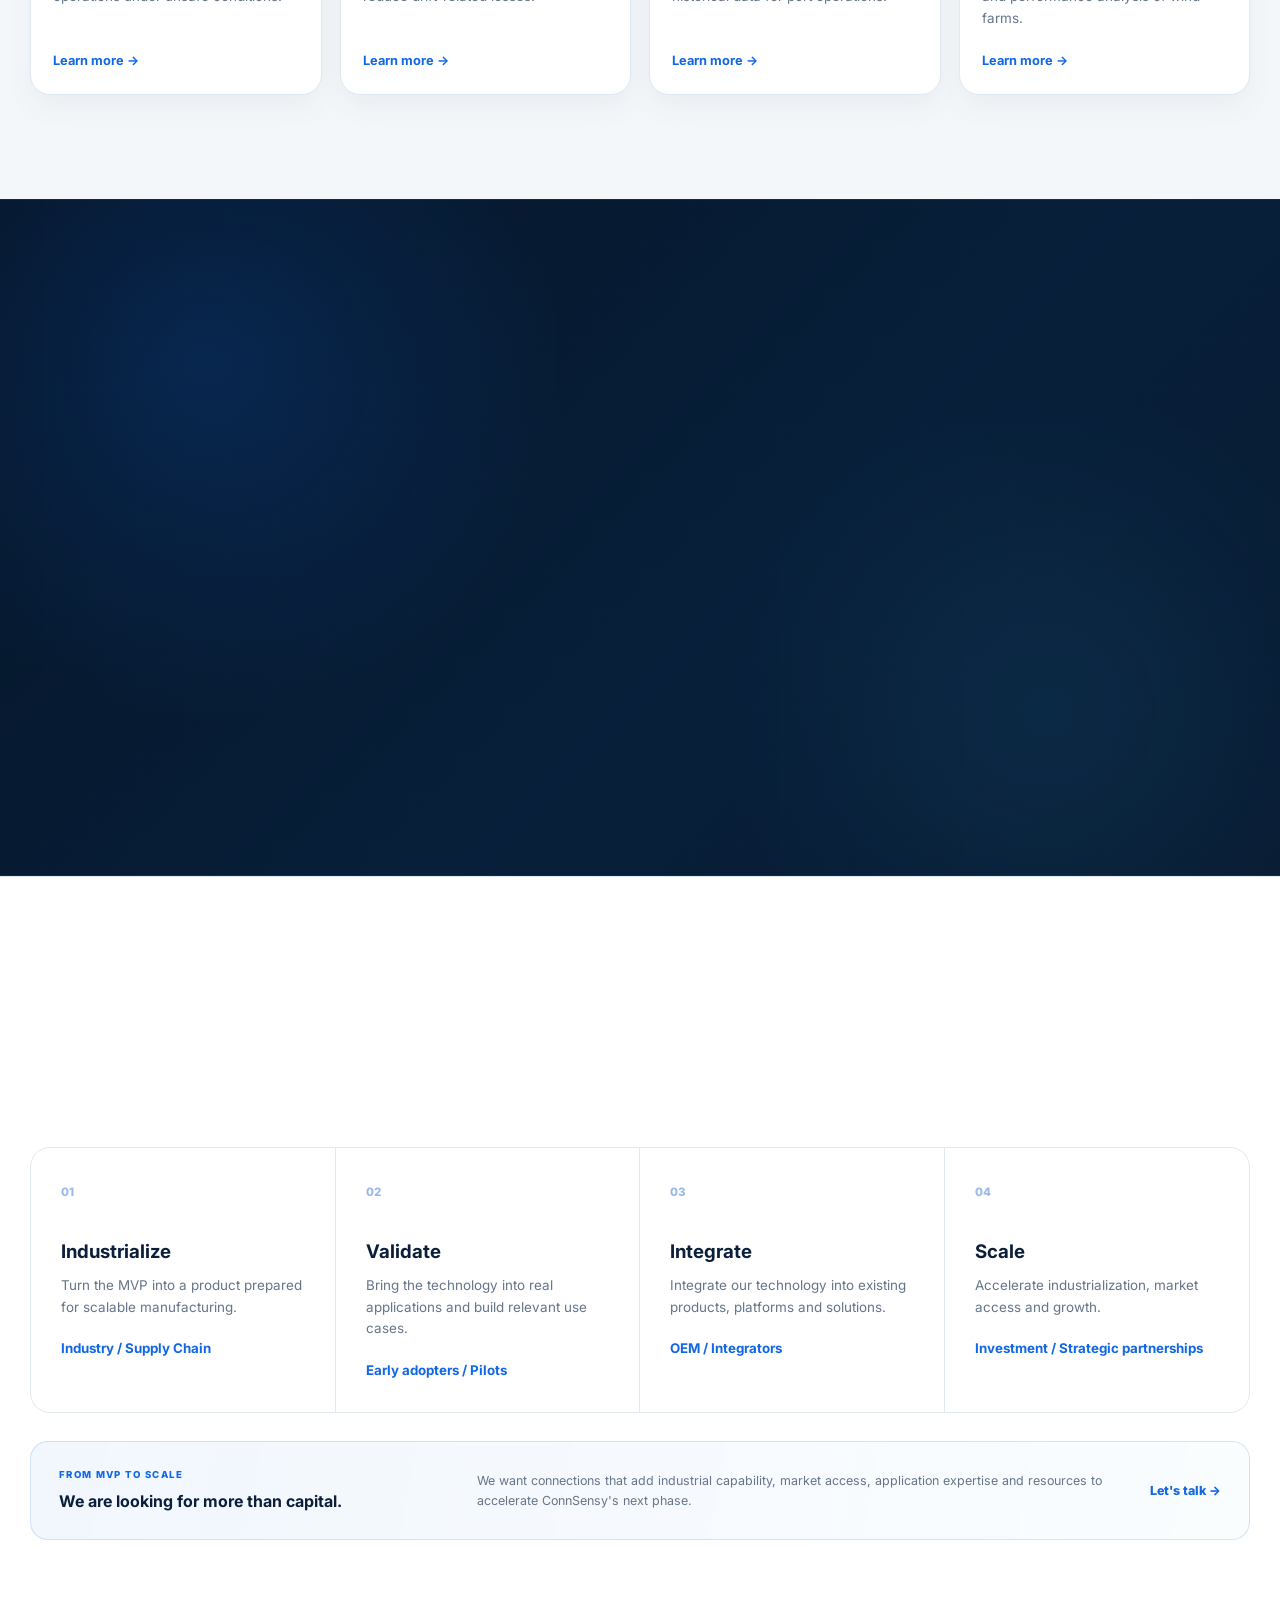
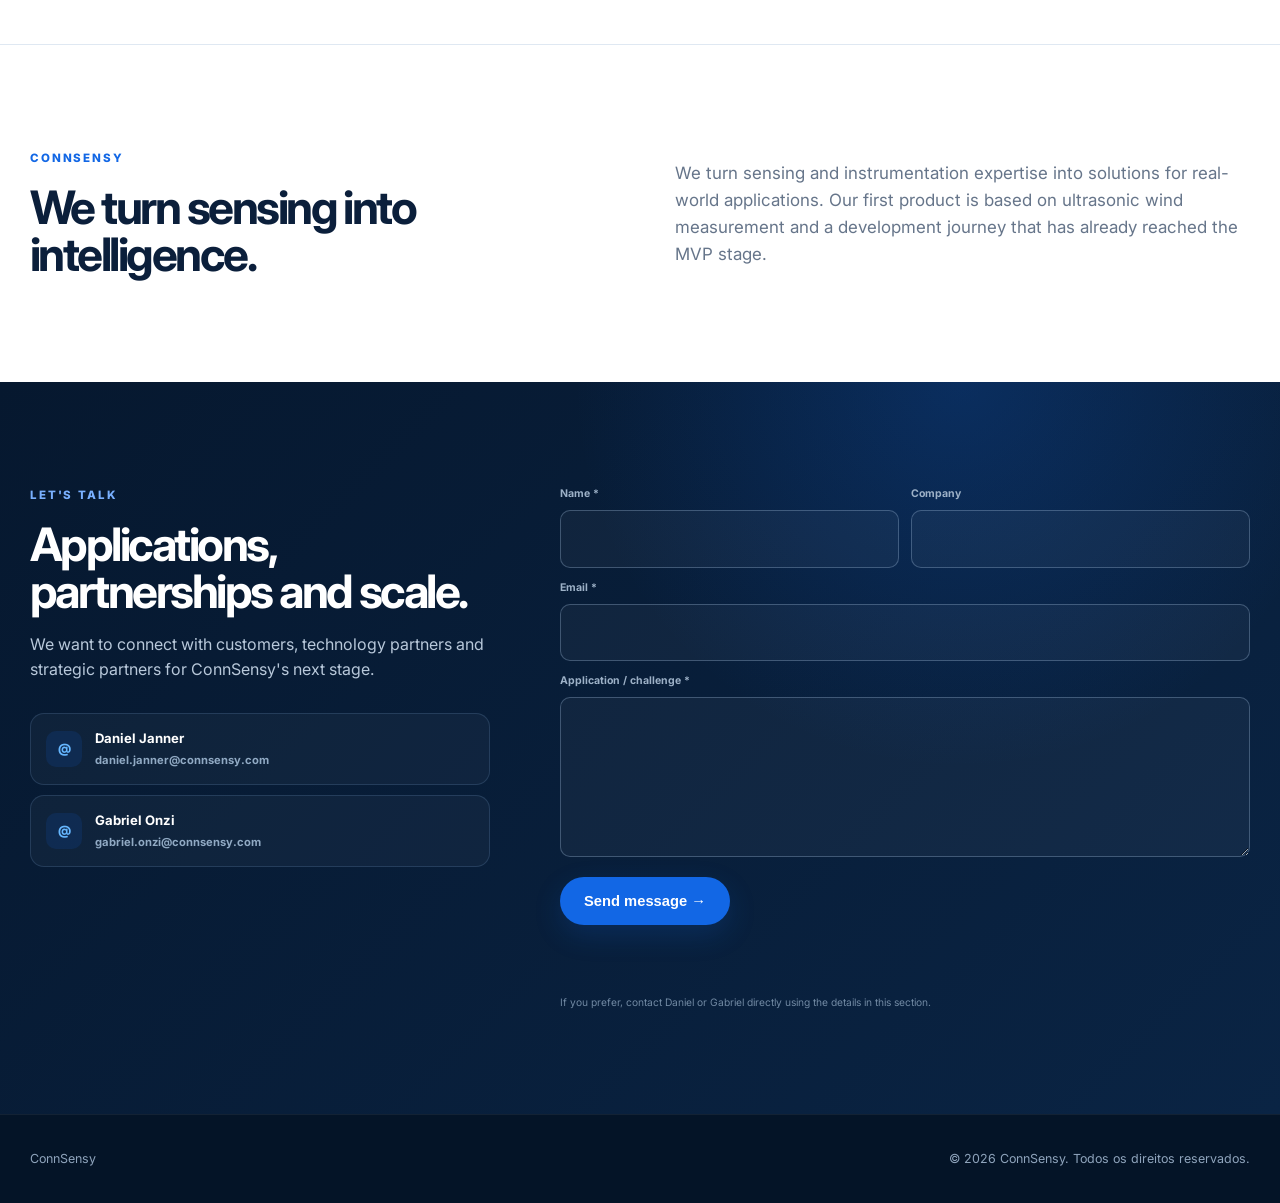
==== commit 73227cdc: "V21 - Enhanced anemometer technology section Updated technical specifications, improved product pres" ====
--- a/index.html
+++ b/index.html
@@ -143,39 +143,7 @@
   </div>
 </section>
 
-<section class="technology" id="tecnologia">
-  <div class="container tech-grid">
-    <div class="tech-visual reveal">
-      <div class="tech-orbit"></div>
-      <img class="tech-product-image" src="imagens/anemometro.png" alt="Anemômetro Ultrassônico ConnSensy" onerror="this.style.display='none';document.querySelector('.product-placeholder').style.display='grid';">
-      <div class="product-placeholder"><div class="placeholder-device"><div class="ph-top"></div><div class="ph-rods"><i></i><i></i><i></i><i></i></div><div class="ph-body">ConnSensy</div></div><small>adicione imagens/anemometro.png</small></div>
-    </div>
-
-    <div class="tech-copy reveal">
-      <span class="eyebrow">TECNOLOGIA DE PONTA</span>
-      <h2>Anemômetro Ultrassônico 2D</h2>
-      <p>Tecnologia ultrassônica sem partes móveis para medição de velocidade e direção do vento, evoluída por sucessivas gerações de protótipos e consolidada em um MVP com domínio tecnológico para fabricação.</p>
-      <div class="feature-grid">
-        <div><strong>Sem partes móveis</strong><span>Maior confiabilidade</span></div>
-        <div><strong>Ultrassônico 2D</strong><span>Velocidade e direção</span></div>
-        <div><strong>Comunicação digital</strong><span>Pronto para integração</span></div>
-        <div><strong>Resposta rápida</strong><span>Dados em tempo real</span></div>
-        <div><strong>Robusto e confiável</strong><span>Ambientes exigentes</span></div>
-        <div><strong>Integrável</strong><span>OEM e soluções verticais</span></div>
-      </div>
-      <a class="btn btn-secondary" href="#">Conheça o produto →</a>
-    </div>
-
-    <aside class="spec-card reveal">
-      <div><span>Velocidade do vento</span><strong>0–60 m/s*</strong></div>
-      <div><span>Direção do vento</span><strong>0–360°*</strong></div>
-      <div><span>Precisão</span><strong>± 0,2 m/s*</strong></div>
-      <div><span>Proteção</span><strong>IP66*</strong></div>
-      <div><span>Comunicação</span><strong>Digital industrial*</strong></div>
-      <small>* valores ilustrativos nesta versão visual</small>
-    </aside>
-  </div>
-</section>
+<section class="technology" id="tecnologia"><div class="container tech-grid"><div class="tech-copy reveal"><span class="eyebrow">TECNOLOGIA DE PONTA</span><h2>Anemômetro Ultrassônico 2D</h2><p>Tecnologia ultrassônica sem partes móveis, com recursos integrados de orientação e nivelamento. Desenvolvido para simplificar a instalação e ampliar as possibilidades de monitoramento.</p><div class="feature-grid"><div><svg viewBox="0 0 24 24" fill="none" stroke="currentColor" stroke-width="1.6" stroke-linecap="round" stroke-linejoin="round" aria-hidden="true"><path d="M3 8h12a3 3 0 1 0-3-3M3 12h17a2 2 0 1 1-2 2M3 16h10a3 3 0 1 1-3 3"/></svg><strong>Tecnologia ultrassônica</strong><span>Medição de vento sem partes móveis.</span></div><div><svg viewBox="0 0 24 24" fill="none" stroke="currentColor" stroke-width="1.6" stroke-linecap="round" stroke-linejoin="round" aria-hidden="true"><circle cx="12" cy="12" r="9"/><path d="m16 8-3 5-5 3 3-5z"/></svg><strong>Orientação integrada</strong><span>Bússola digital para referência de norte.</span></div><div><svg viewBox="0 0 24 24" fill="none" stroke="currentColor" stroke-width="1.6" stroke-linecap="round" stroke-linejoin="round" aria-hidden="true"><rect x="3" y="8" width="18" height="8" rx="2"/><circle cx="12" cy="12" r="2"/><path d="M7 10v4m10-4v4"/></svg><strong>Nivelamento integrado</strong><span>Inclinômetro para auxiliar a instalação.</span></div><div><svg viewBox="0 0 24 24" fill="none" stroke="currentColor" stroke-width="1.6" stroke-linecap="round" stroke-linejoin="round" aria-hidden="true"><path d="M8 4v10a4 4 0 1 0 4 0V4a2 2 0 0 0-4 0zM16 9c0 0 4 4 4 6a3 3 0 0 1-6 0"/></svg><strong>Monitoramento ambiental</strong><span>Hardware preparado para futura integração de sensores de temperatura, umidade e pressão barométrica.</span></div><div><svg viewBox="0 0 24 24" fill="none" stroke="currentColor" stroke-width="1.6" stroke-linecap="round" stroke-linejoin="round" aria-hidden="true"><rect x="8" y="3" width="8" height="6" rx="1"/><rect x="2" y="15" width="8" height="6" rx="1"/><rect x="14" y="15" width="8" height="6" rx="1"/><path d="M12 9v3H6v3m6-3h6v3"/></svg><strong>Comunicação industrial</strong><span>Interfaces RS-485 ou CAN.</span></div><div><svg viewBox="0 0 24 24" fill="none" stroke="currentColor" stroke-width="1.6" stroke-linecap="round" stroke-linejoin="round" aria-hidden="true"><path d="m12 3 8 3v6c0 5-8 9-8 9s-8-4-8-9V6zM8 12l3 3 5-6"/></svg><strong>Robustez</strong><span>Projetado para ambientes exigentes.</span></div></div><a class="btn btn-secondary" href="#contato">Converse sobre sua aplicação →</a></div><div class="tech-visual reveal"><div class="tech-orbit"></div><img class="tech-product-image" src="imagens/anemometro.png" alt="ConnSensy"></div><aside class="spec-card reveal"><h3>Principais características</h3><div><span>Velocidade do vento</span><strong>0–60 m/s</strong></div><div><span>Direção do vento</span><strong>0–360°</strong></div><div><span>Exatidão da velocidade</span><strong>±0,1 m/s</strong></div><div><span>Exatidão da direção</span><strong>±1°</strong></div><div><span>Grau de proteção</span><strong>IP66</strong></div><div><span>Comunicação</span><strong>RS-485 / CAN</strong></div><small>Especificações de projeto sujeitas à validação final.</small></aside></div></section>
 
 <section class="solutions" id="solucoes">
   <div class="container">
--- a/style.css
+++ b/style.css
@@ -2138,3 +2138,22 @@
     background:rgba(18,103,229,.08);
   }
 }
+
+/* V19 technology */
+#tecnologia .tech-grid{grid-template-columns:minmax(0,1.35fr) minmax(0,.95fr) minmax(0,.78fr);gap:32px;align-items:center}
+#tecnologia .tech-copy h2{font-size:clamp(2rem,3.1vw,3.1rem)}
+#tecnologia .feature-grid{gap:10px;margin:24px 0}
+#tecnologia .feature-grid div{border:1px solid #e1eaf5;border-radius:12px;padding:13px;align-content:start;background:#fff;gap:4px}
+#tecnologia .feature-grid svg{width:24px;height:24px;color:var(--blue);margin-bottom:4px}
+#tecnologia .feature-grid span{line-height:1.45}
+#tecnologia .tech-visual{min-height:440px;isolation:isolate}
+#tecnologia .tech-orbit{width:100%;height:auto;aspect-ratio:1;background:radial-gradient(circle,#e8f2ff 0%,#f6faff 70%);z-index:-1}
+#tecnologia .tech-product-image{width:100%;max-width:420px;max-height:540px}
+#tecnologia .spec-card{padding:20px}
+#tecnologia .spec-card h3{font-size:.92rem;color:var(--navy);margin:0 0 6px}
+#tecnologia .spec-card div{padding:12px 0}
+#tecnologia .spec-card strong{font-size:1.12rem}
+#tecnologia .spec-card small{font-size:.7rem;color:var(--muted)}
+@media(max-width:1050px){#tecnologia .tech-grid{grid-template-columns:1.2fr 1fr}#tecnologia .spec-card{grid-column:1/-1;display:grid;grid-template-columns:repeat(3,1fr);gap:0 24px}#tecnologia .spec-card h3,#tecnologia .spec-card small{grid-column:1/-1}}
+@media(max-width:720px){#tecnologia .tech-grid{display:flex;gap:24px}#tecnologia .tech-visual{min-height:300px}#tecnologia .tech-orbit{width:min(85vw,340px)}#tecnologia .tech-product-image{max-width:330px;max-height:440px}#tecnologia .feature-grid{grid-template-columns:repeat(2,minmax(0,1fr))}#tecnologia .spec-card{display:grid;grid-template-columns:1fr 1fr;gap:0 16px}}
+@media(max-width:360px){#tecnologia .feature-grid{grid-template-columns:1fr}}
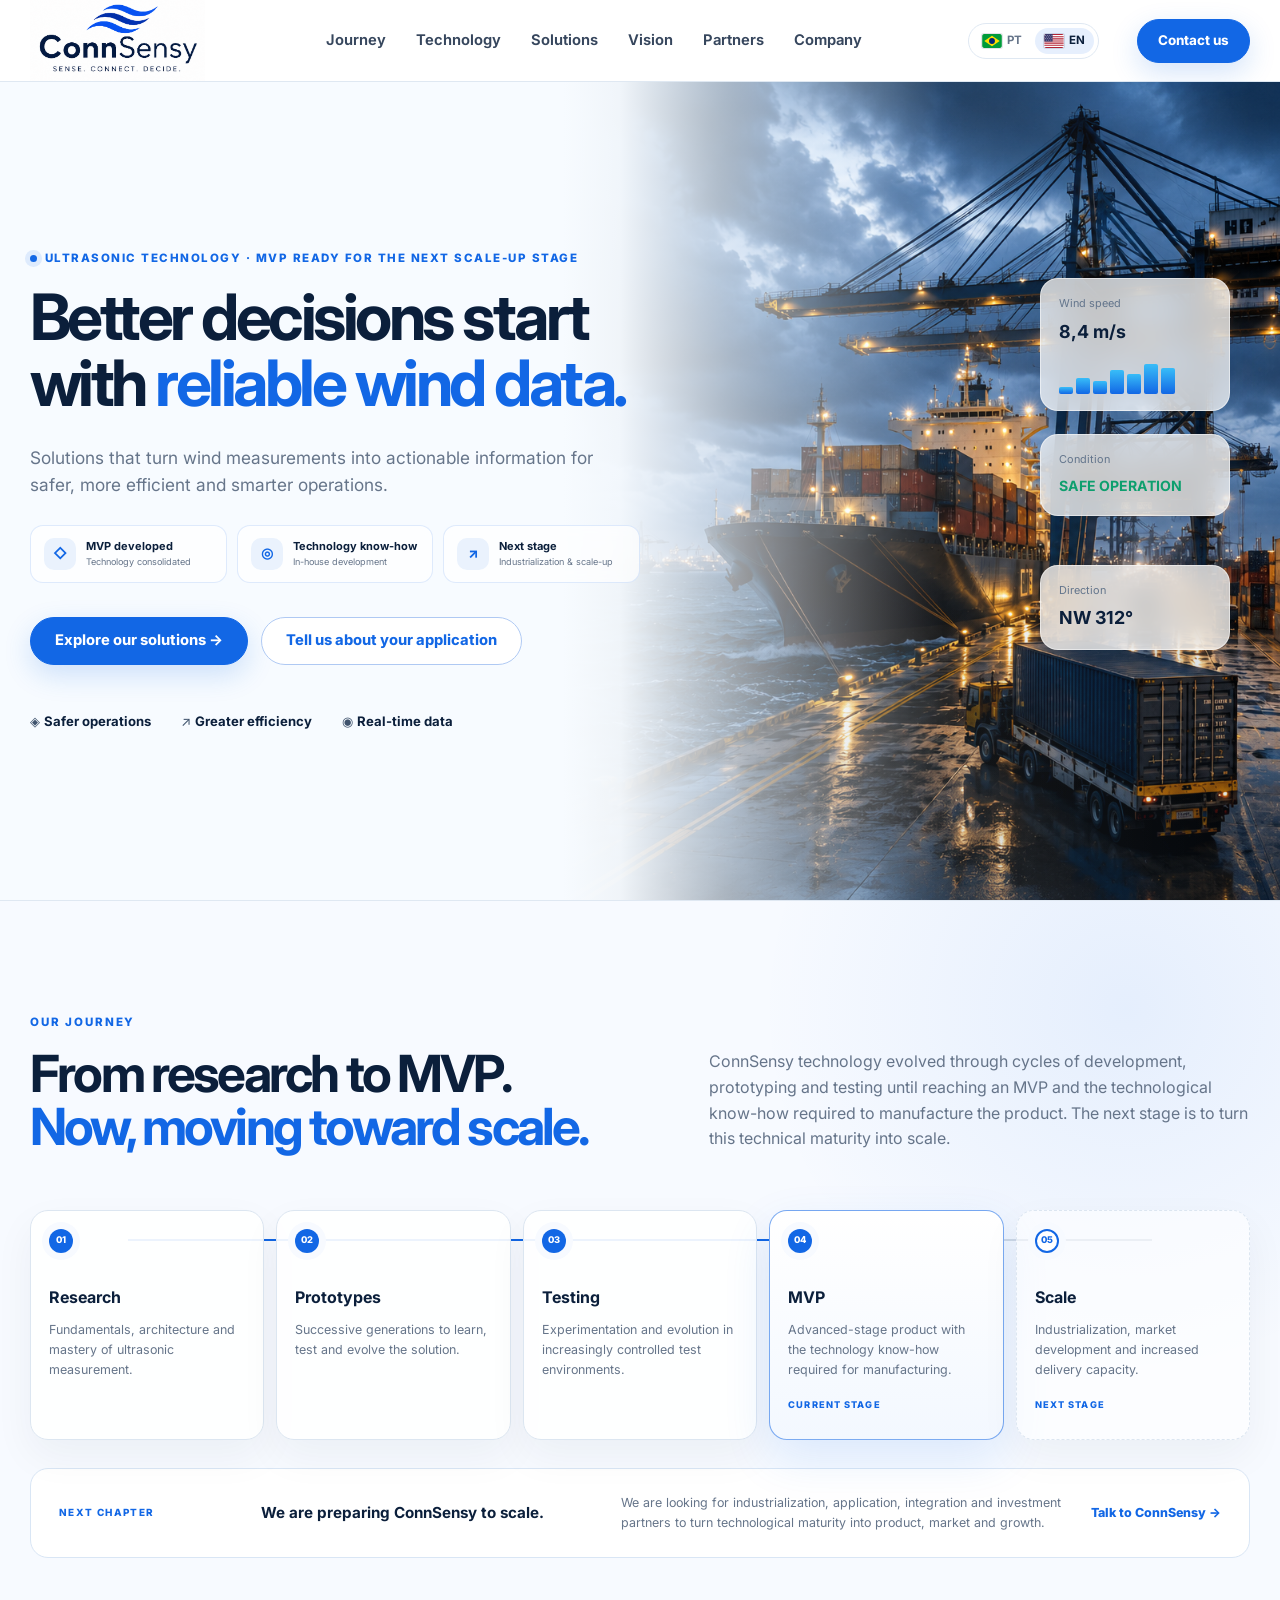
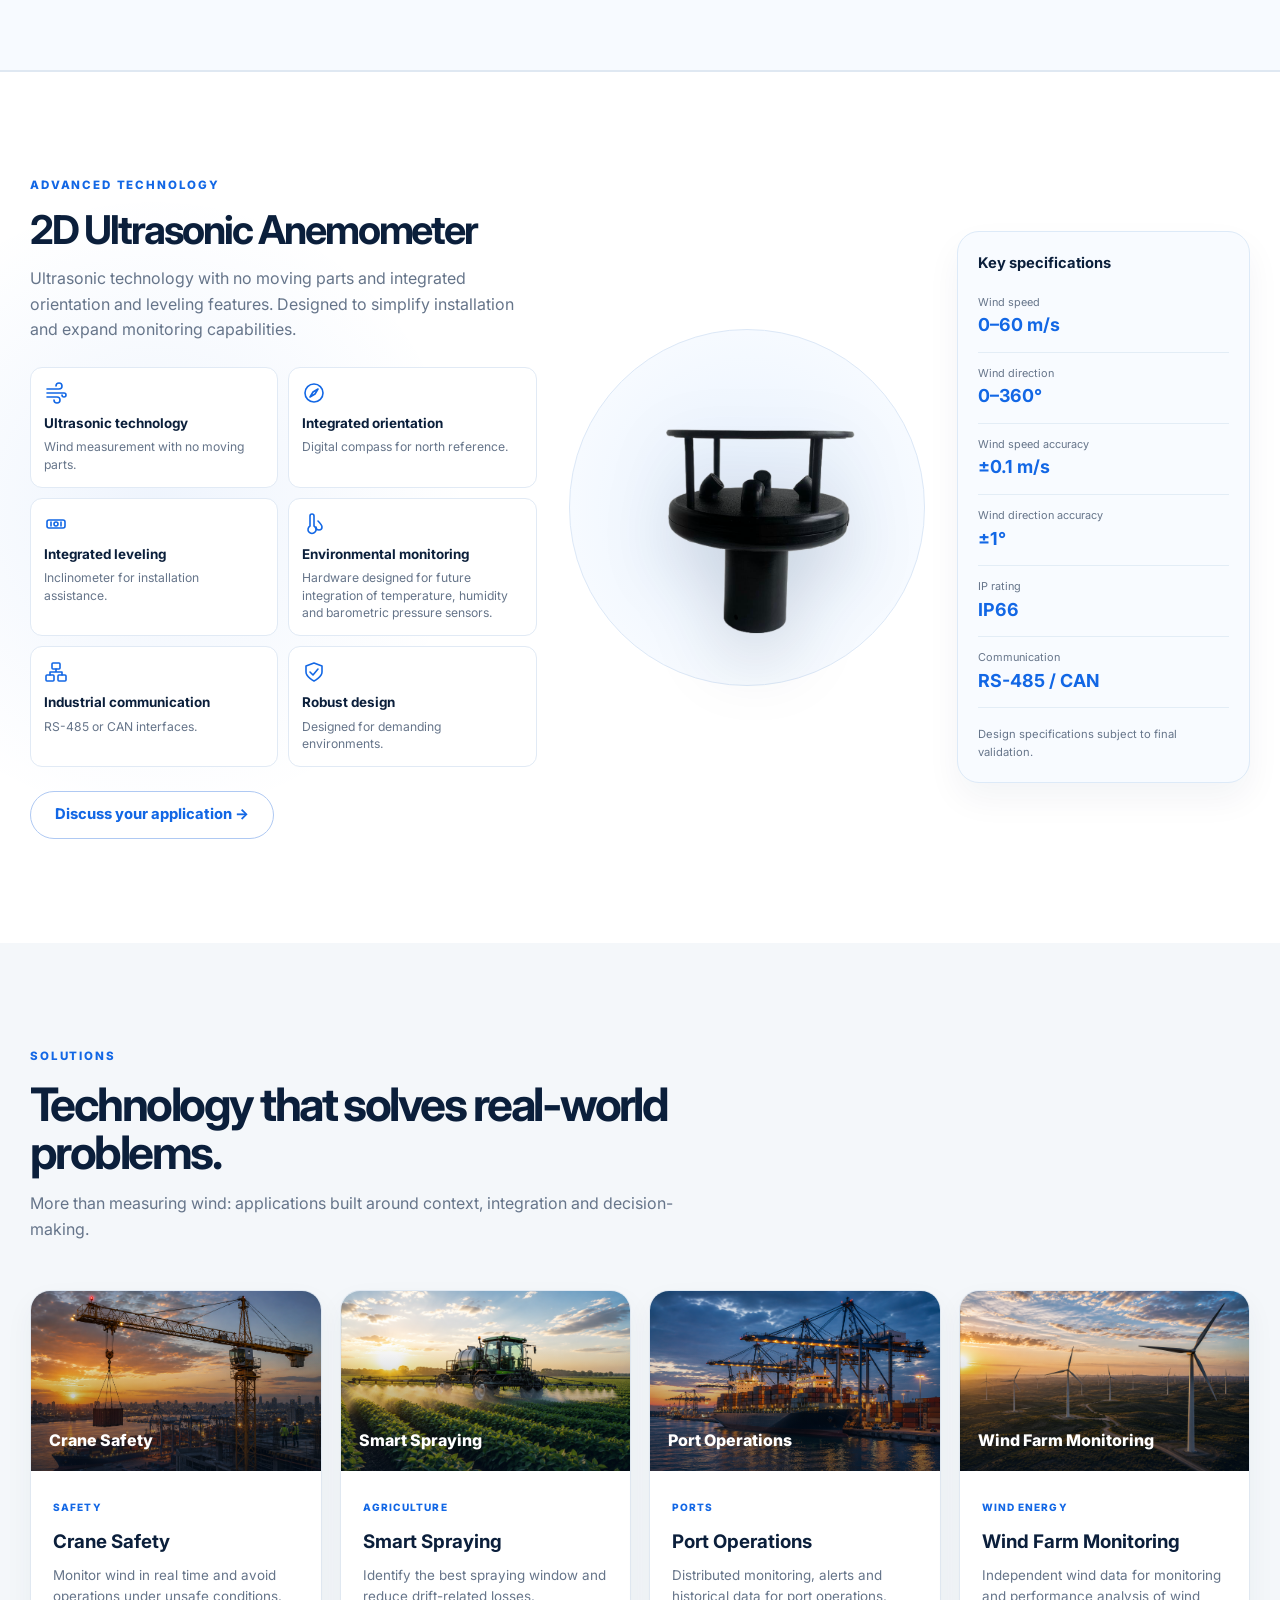
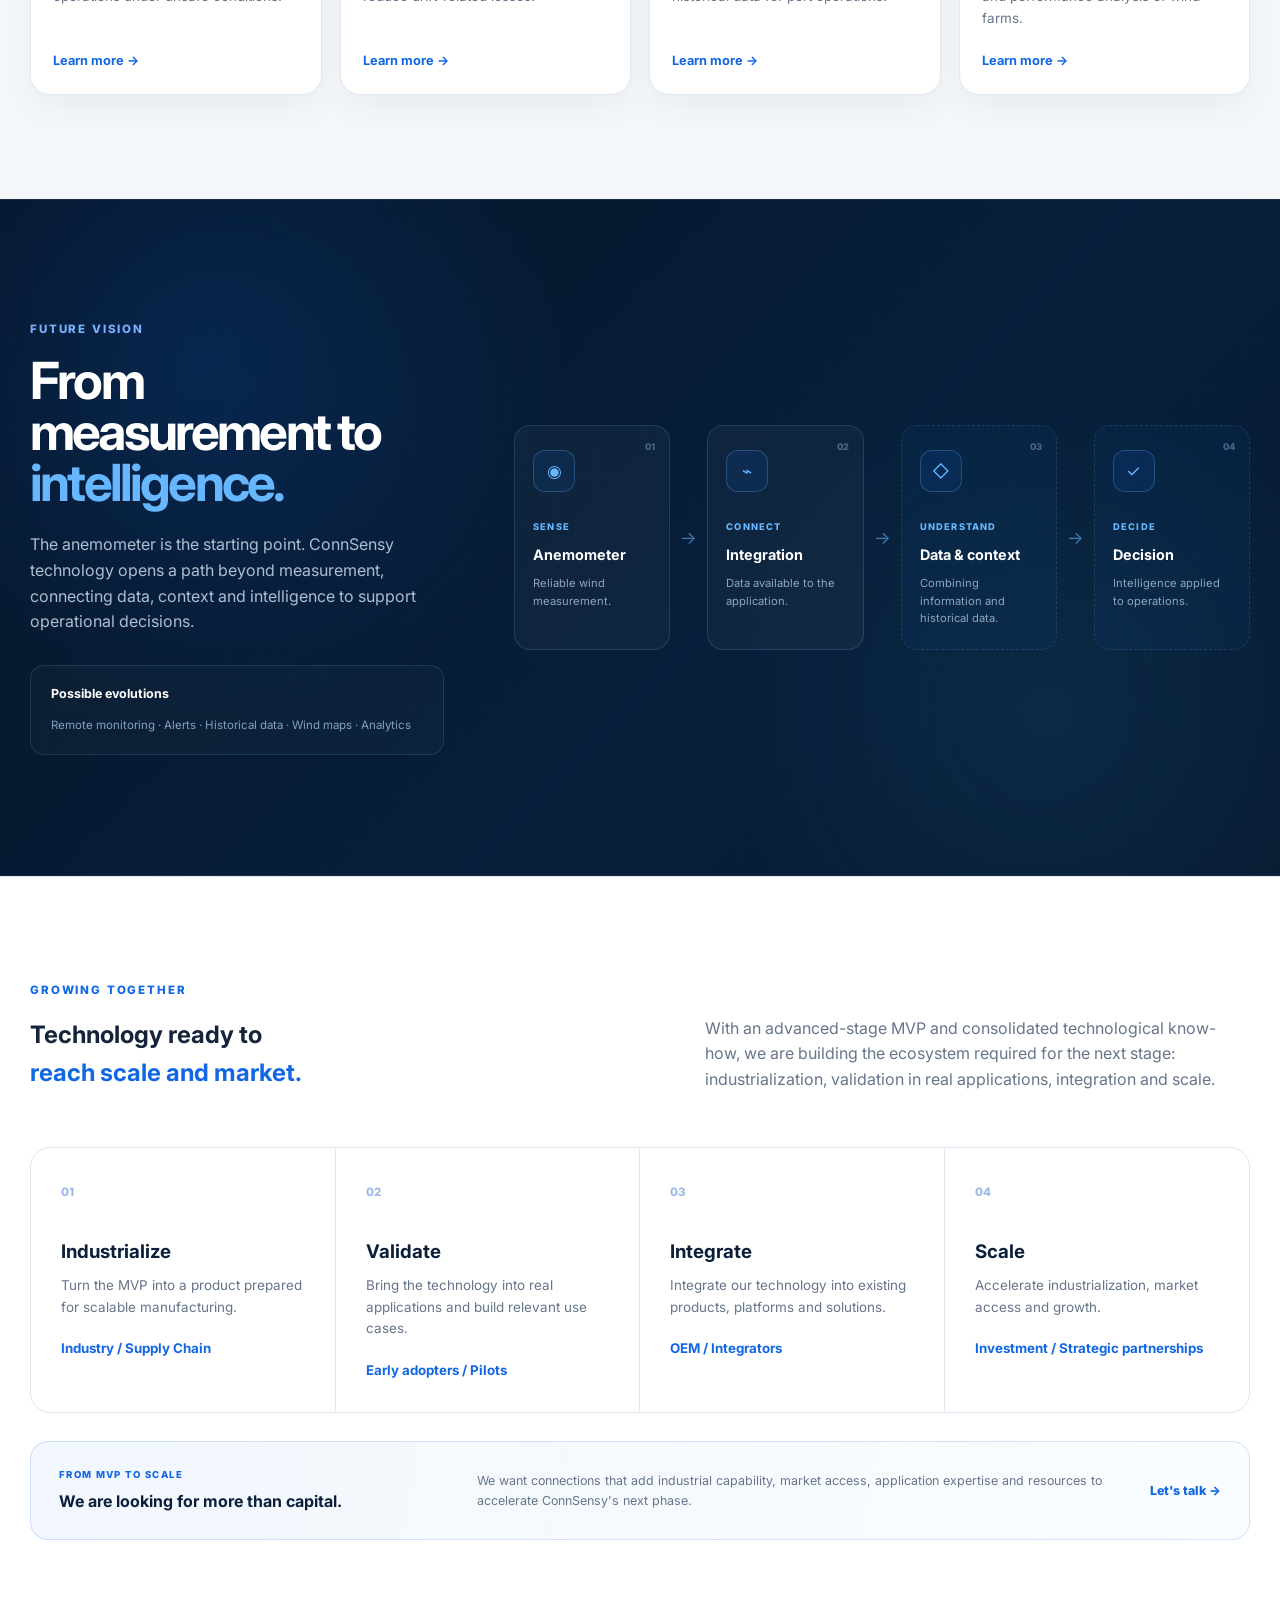
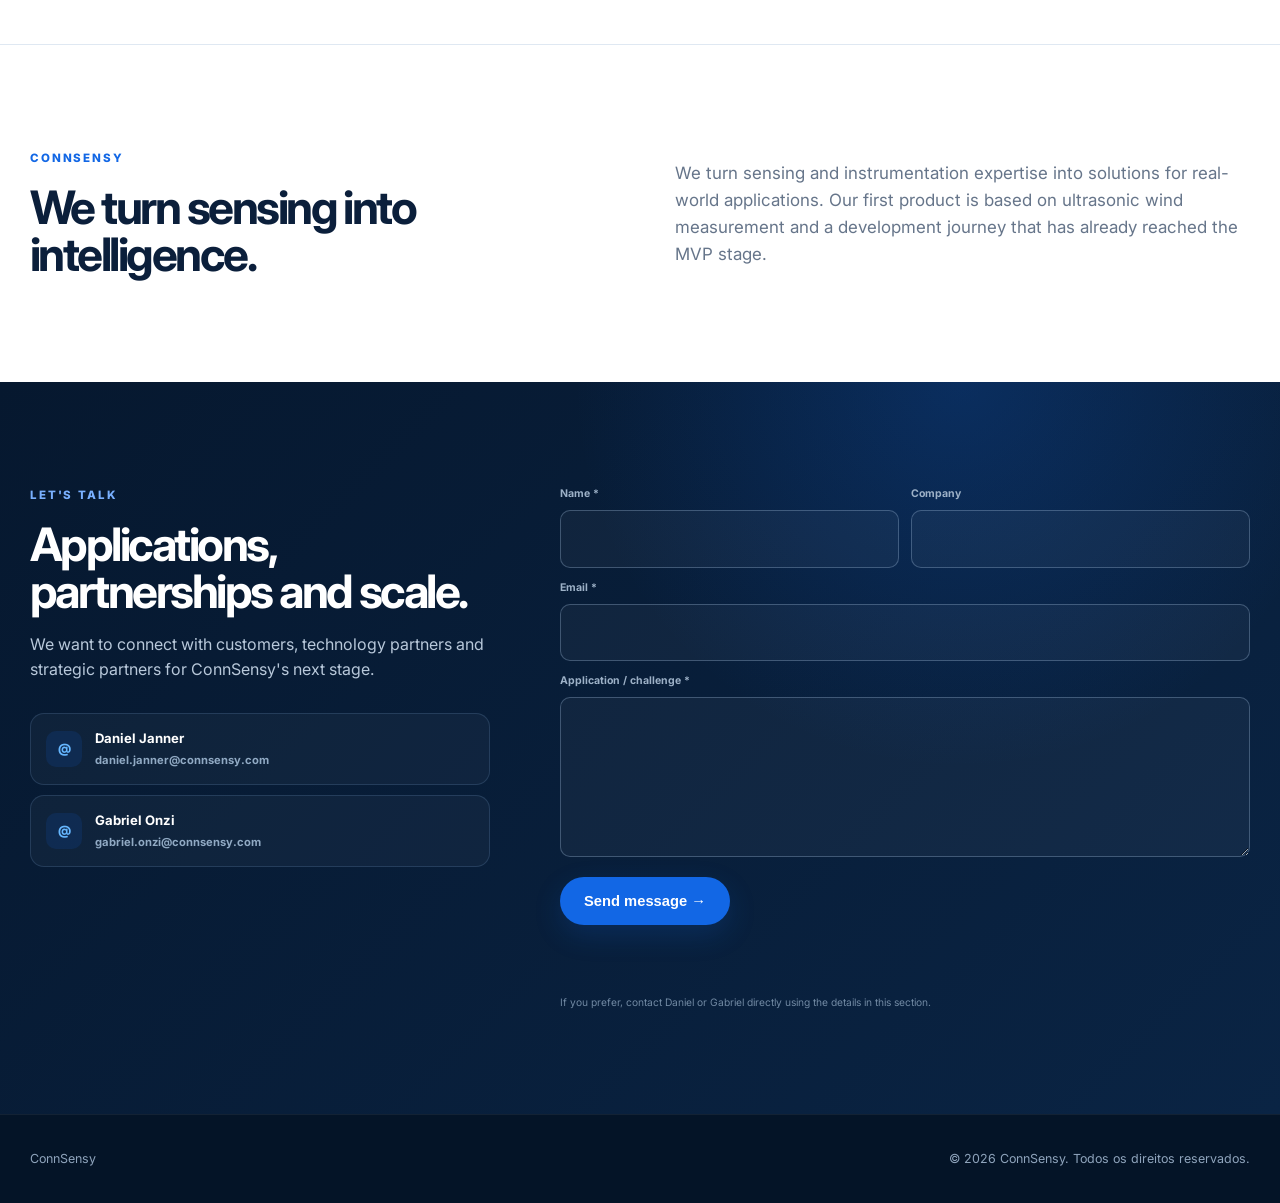
==== commit cfc36e3d: "Add files via upload" ====
--- a/index.html
+++ b/index.html
@@ -9,7 +9,7 @@
   <link rel="preconnect" href="https://fonts.googleapis.com">
   <link rel="preconnect" href="https://fonts.gstatic.com" crossorigin>
   <link href="https://fonts.googleapis.com/css2?family=Inter:wght@400;500;600;700;800&display=swap" rel="stylesheet">
-  <link rel="stylesheet" href="style.css">
+  <link rel="stylesheet" href="style.css?v=22">
 
 <style id="v16-1-language-flags">
 .lang-btn{display:inline-flex;align-items:center;justify-content:center;gap:5px}
@@ -378,6 +378,6 @@
 </main>
 
 <footer><div class="container footer-row"><span>ConnSensy</span><span>© 2026 ConnSensy. Todos os direitos reservados.</span></div></footer>
-<script src="main.js"></script>
+<script src="main.js?v=22"></script>
 </body>
 </html>
